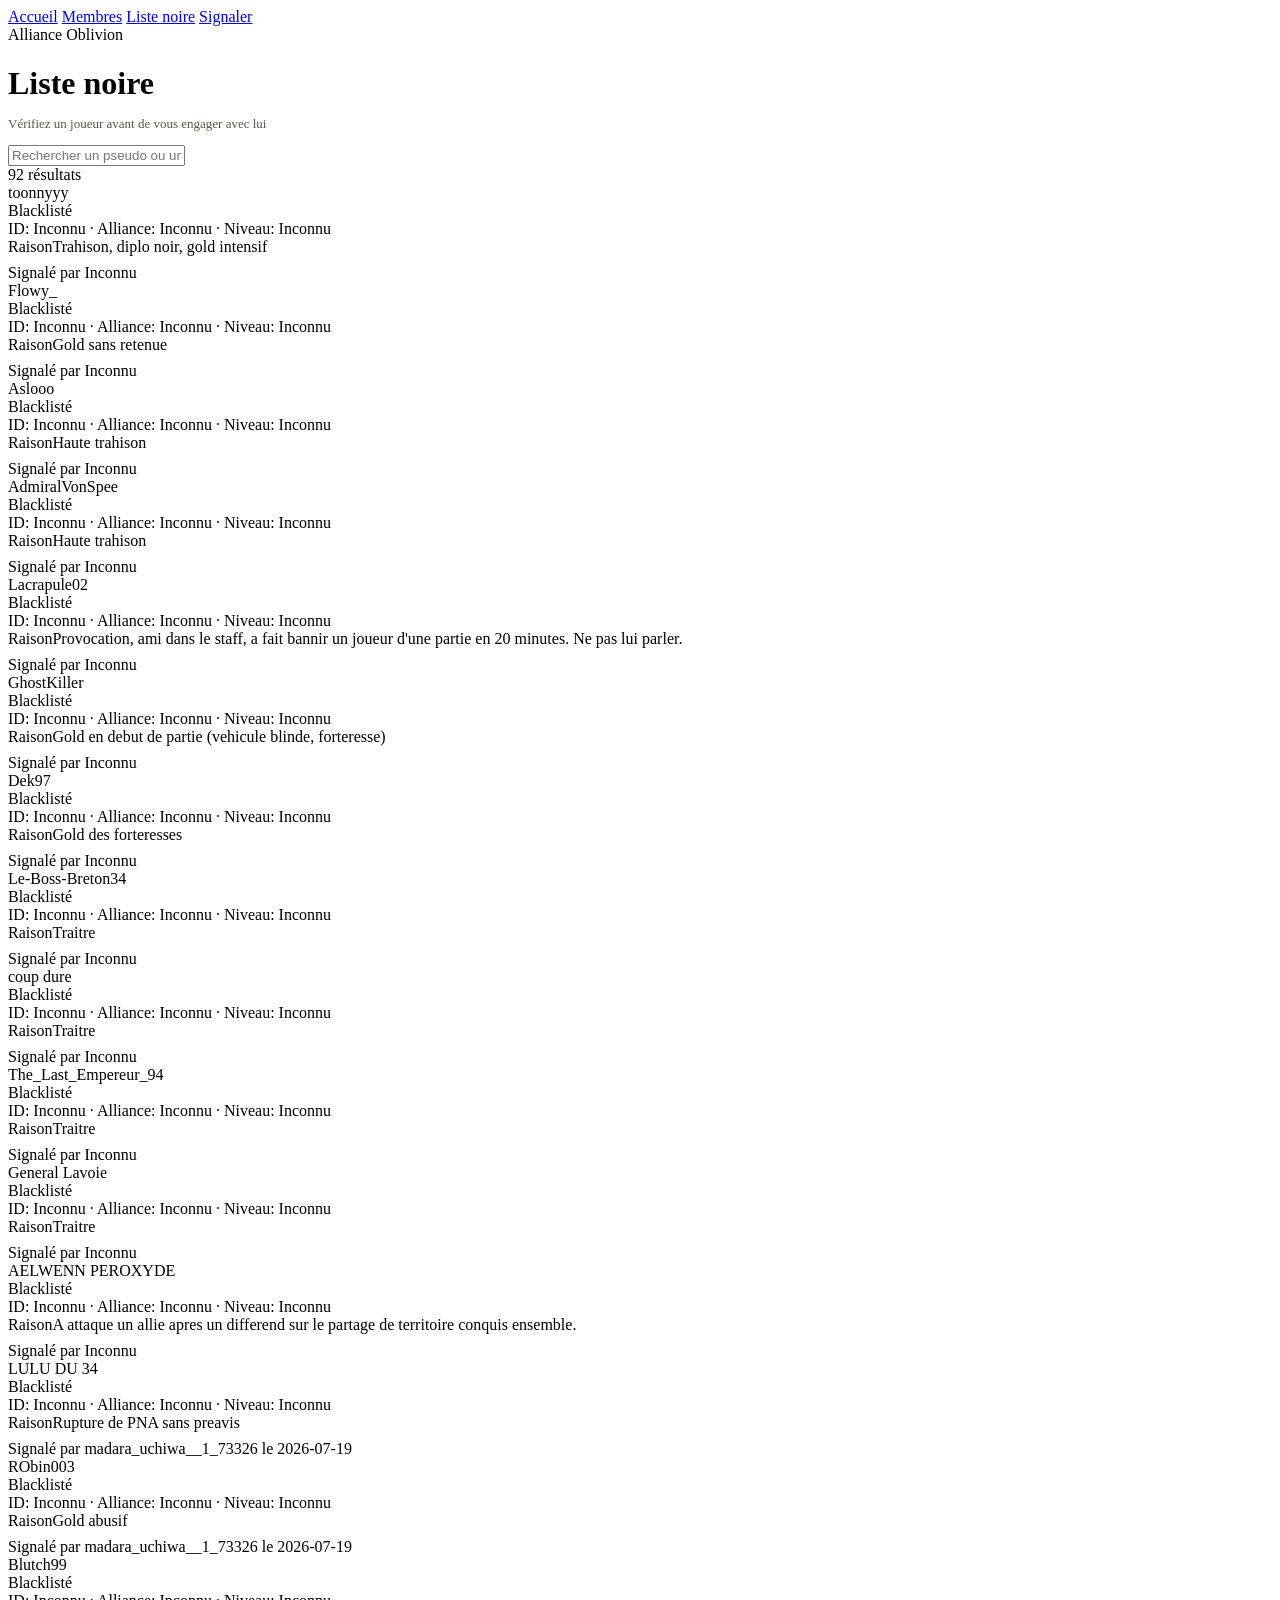
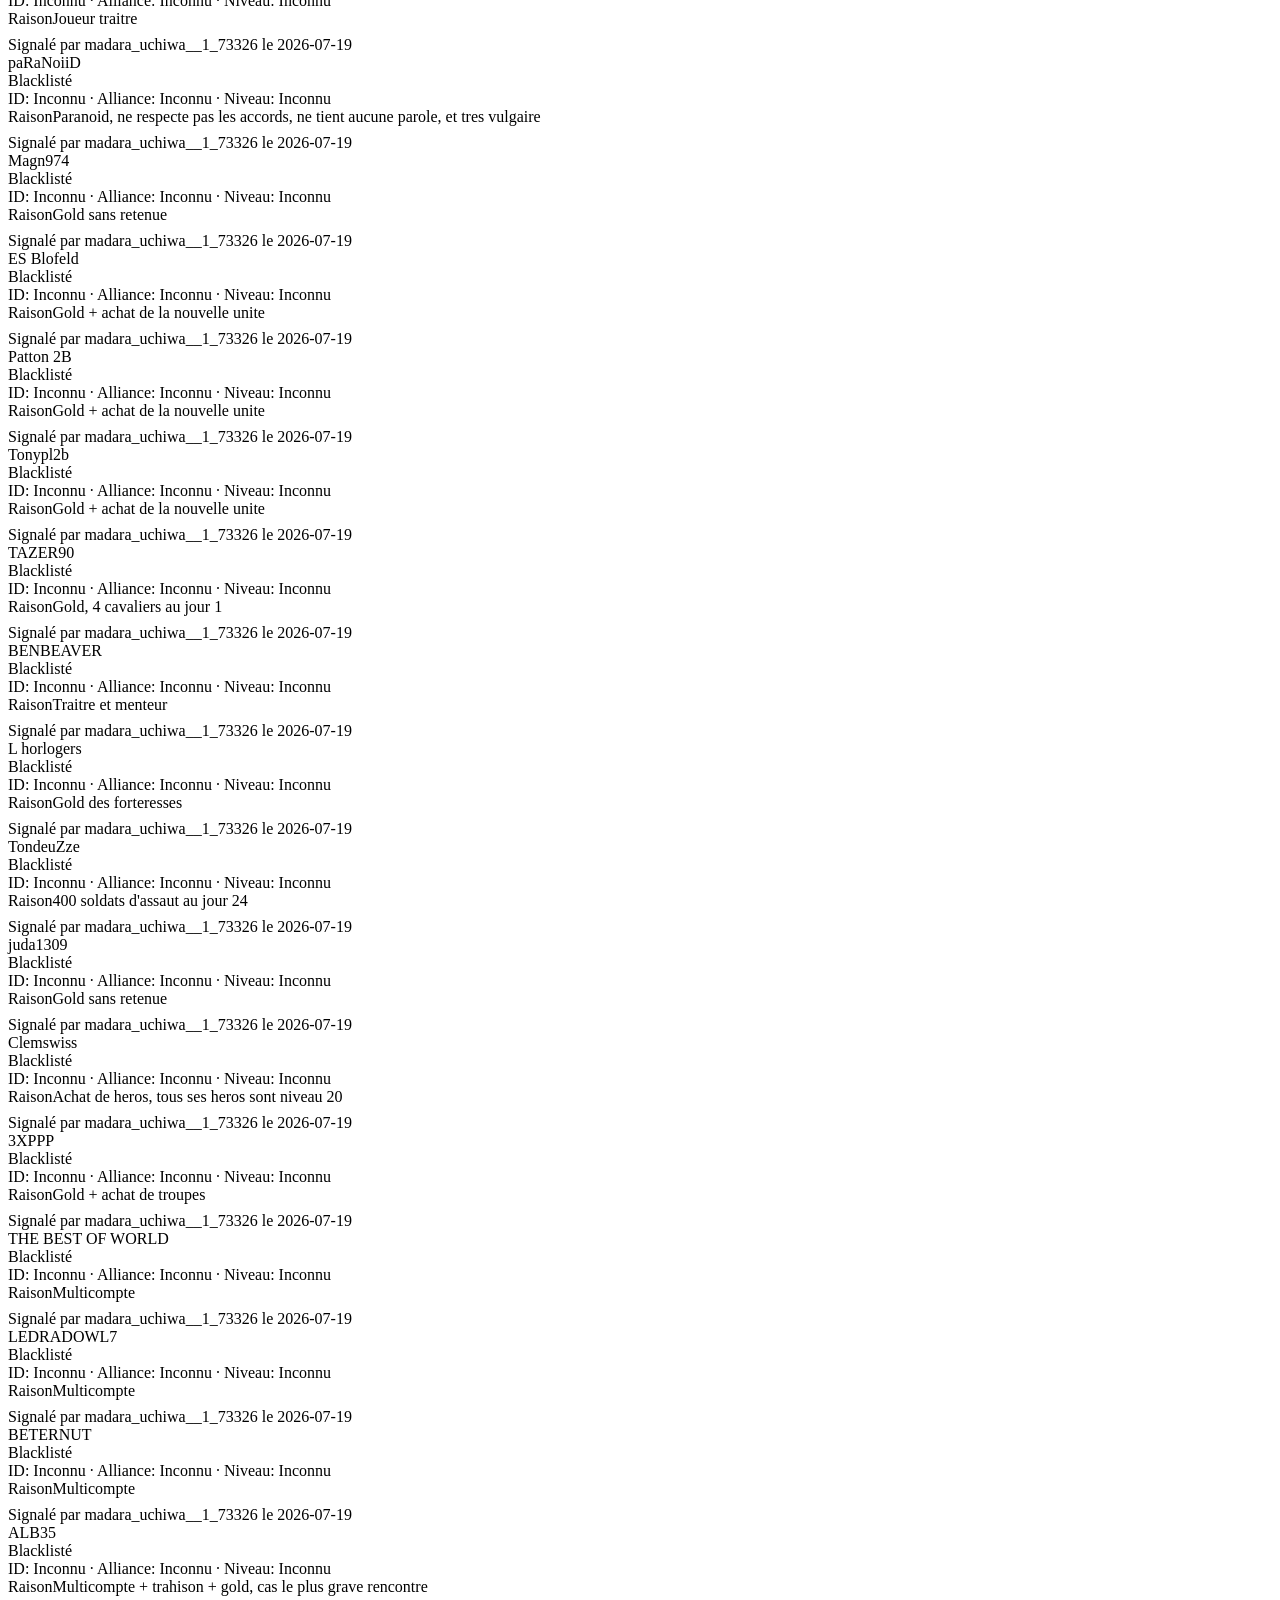
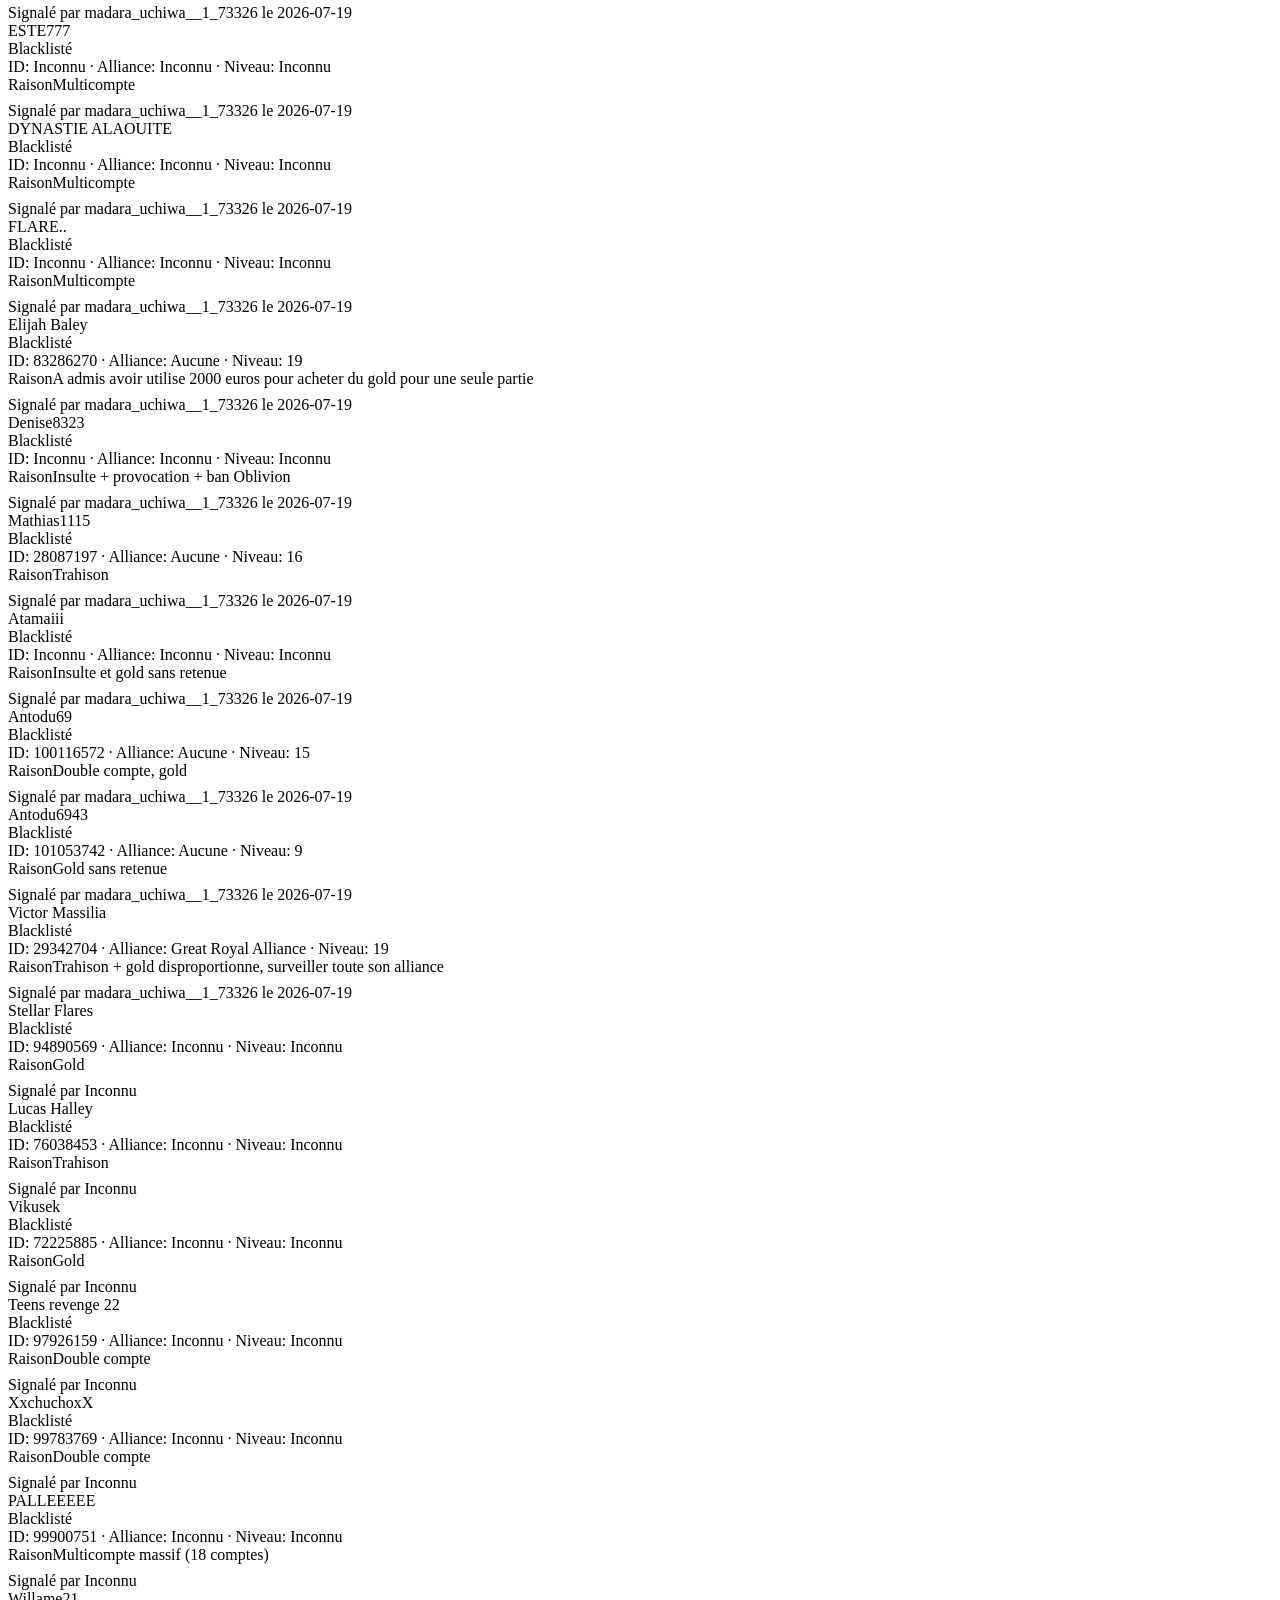
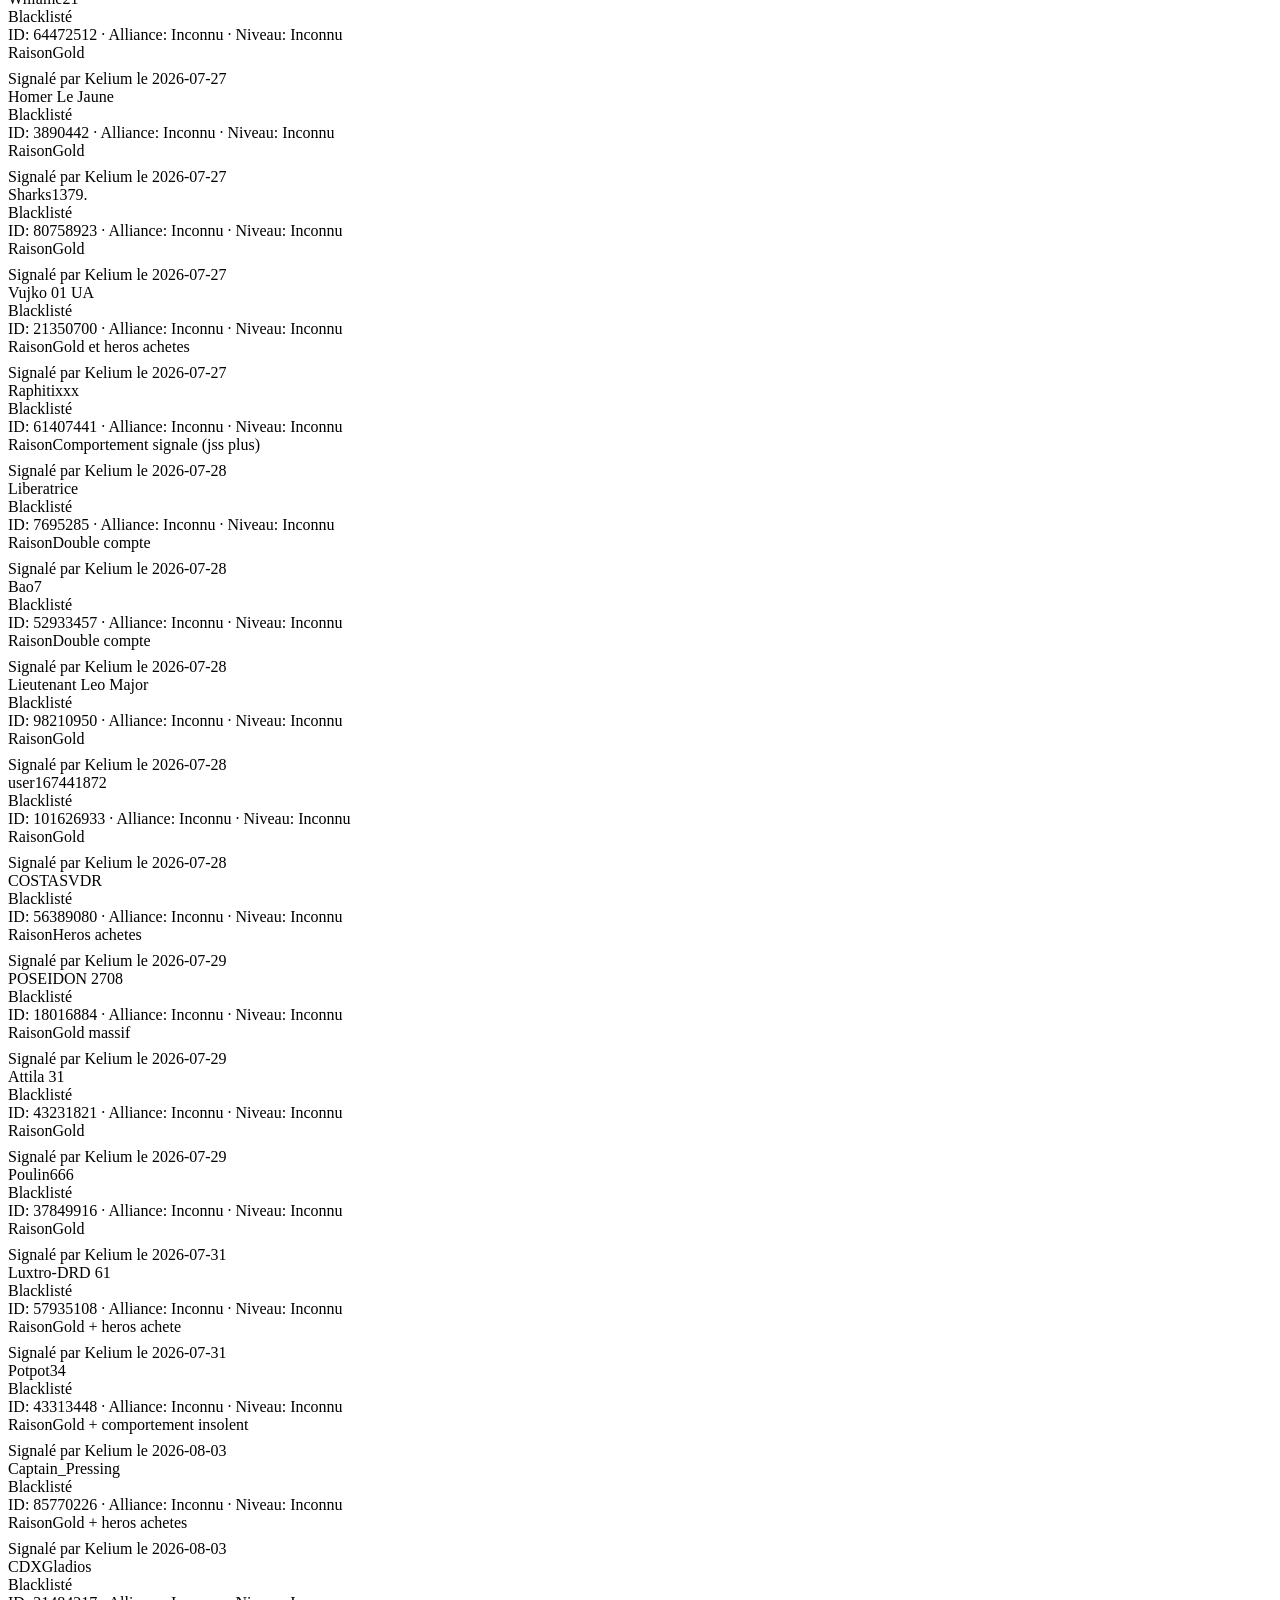
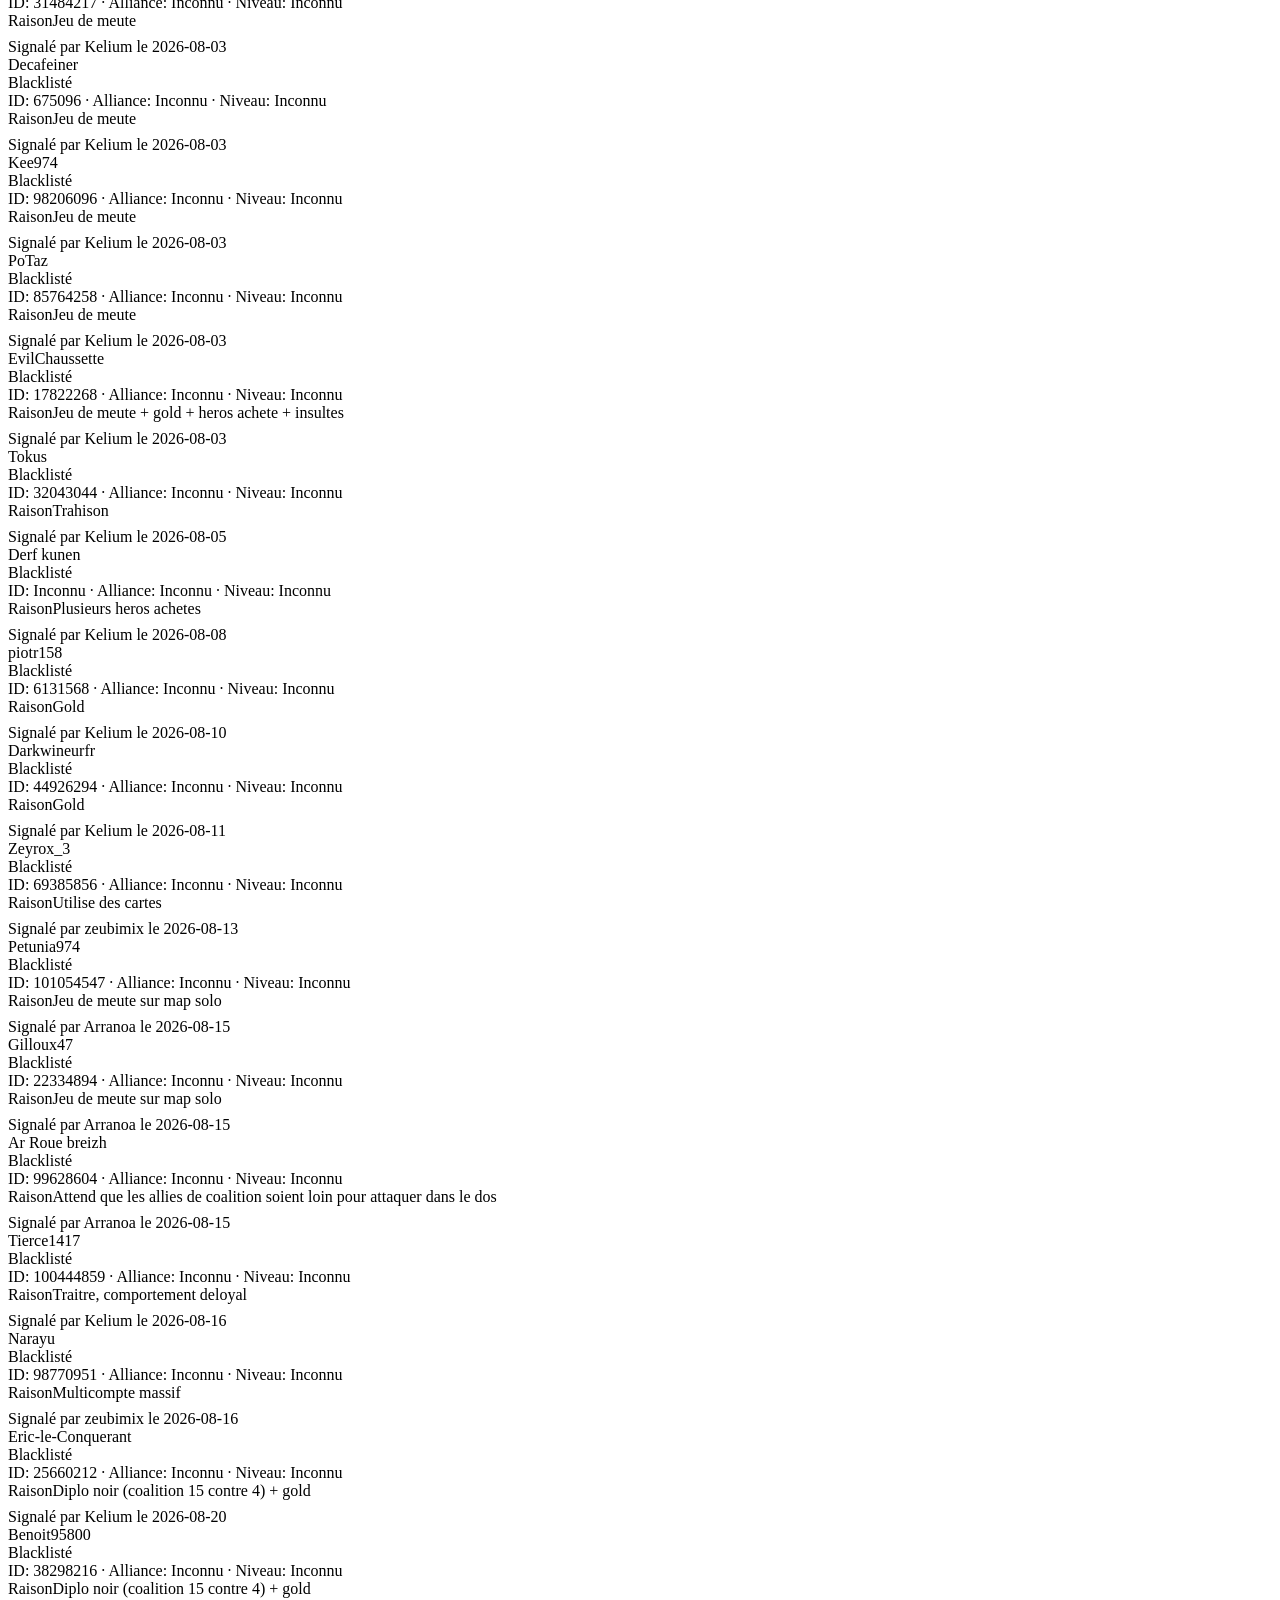
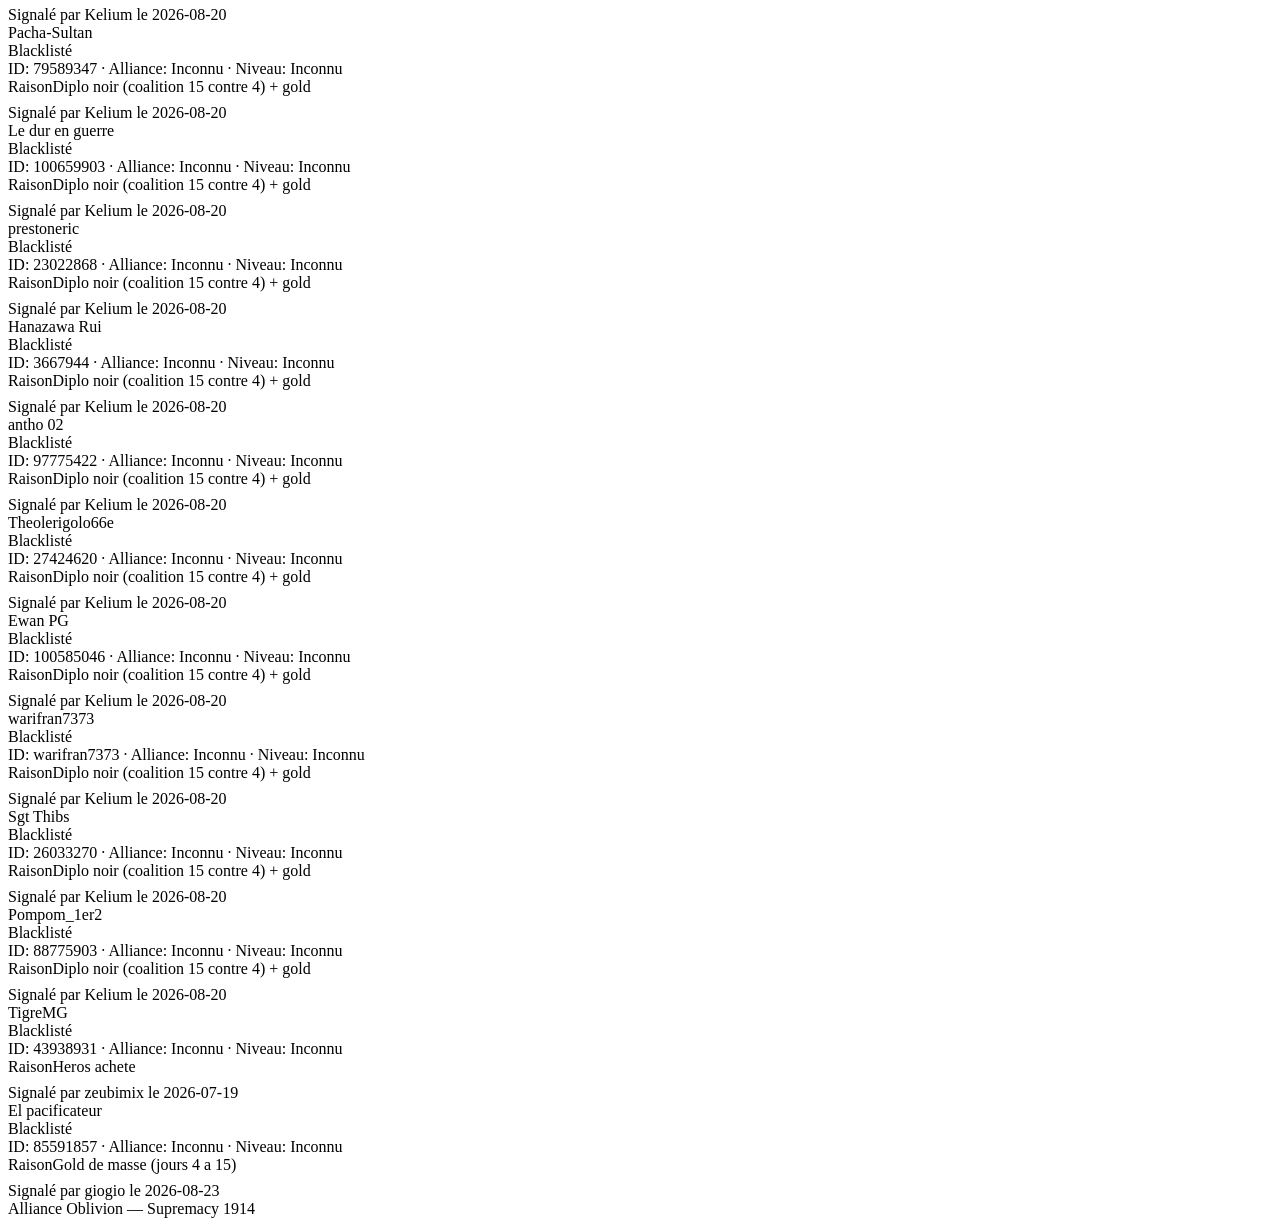
==== blacklist.html @ f7a7f1f7 "Add files via upload" ====
<!DOCTYPE html>
<html lang="fr">
<head>
<meta charset="UTF-8">
<meta name="viewport" content="width=device-width, initial-scale=1.0">
<title>Oblivion — Liste noire</title>
<link rel="stylesheet" href="css/style.css">
</head>
<body>

<div class="topbar">
  <a href="index.html">Accueil</a>
  <a href="membres.html">Membres</a>
  <a href="blacklist.html" class="active">Liste noire</a>
  <a href="signaler.html">Signaler</a>
</div>

<div class="sheet">
  <div class="content">
    <div class="eyebrow">Alliance Oblivion</div>
    <h1>Liste noire</h1>
    <p style="font-size:13px; color:#5a5646; margin-top:-8px;">Vérifiez un joueur avant de vous engager avec lui</p>

    <div class="search-row">
      <input id="search" type="text" placeholder="Rechercher un pseudo ou un ID...">
      <div class="count" id="count">0 résultat</div>
    </div>

    <div class="results" id="results"></div>
  </div>
  <footer>Alliance Oblivion — Supremacy 1914</footer>
</div>

<script>
  let blacklist = [];

  function normalize(s) { return (s || '').toString().toLowerCase(); }

  function escapeHtml(str) {
    const div = document.createElement('div');
    div.textContent = str == null ? '' : str;
    return div.innerHTML;
  }

  function render(query) {
    const q = normalize(query);
    const resultsEl = document.getElementById('results');
    const countEl = document.getElementById('count');
    resultsEl.innerHTML = '';

    const filtered = q
      ? blacklist.filter(p => normalize(p.pseudo).includes(q) || normalize(p.id_jeu).includes(q))
      : blacklist;

    countEl.textContent = filtered.length + (filtered.length > 1 ? ' résultats' : ' résultat');

    if (filtered.length === 0) {
      resultsEl.innerHTML = `<div class="empty">
        <strong>${q ? 'Aucun résultat' : 'La liste noire est vide'}</strong>
        ${q ? "Ce pseudo ou cet ID n'apparaît dans aucun signalement." : 'Aucun joueur signalé pour le moment.'}
      </div>`;
      return;
    }

    filtered.forEach(p => {
      const card = document.createElement('div');
      card.className = 'card flagged';
      card.innerHTML = `
        <div class="card-top">
          <div class="card-name">${escapeHtml(p.pseudo)}</div>
          <div class="stamp">Blacklisté</div>
        </div>
        <div class="meta">ID: ${escapeHtml(p.id_jeu || 'Inconnu')} · Alliance: ${escapeHtml(p.alliance || 'Inconnue')} · Niveau: ${escapeHtml(p.niveau || '?')}</div>
        <div class="reason"><span class="label">Raison</span>${escapeHtml(p.raison)}</div>
        <div class="meta" style="margin-top:8px;">Signalé par ${escapeHtml(p.ajoute_par || '?')}${p.date_ajout ? ' le ' + escapeHtml(p.date_ajout) : ''}</div>
      `;
      resultsEl.appendChild(card);
    });
  }

  async function loadData() {
    try {
      const res = await fetch('blacklist.json');
      blacklist = res.ok ? await res.json() : [];
    } catch (e) {
      blacklist = [];
    }
    render('');
  }

  document.getElementById('search').addEventListener('input', (e) => render(e.target.value));
  loadData();
</script>

</body>
</html>
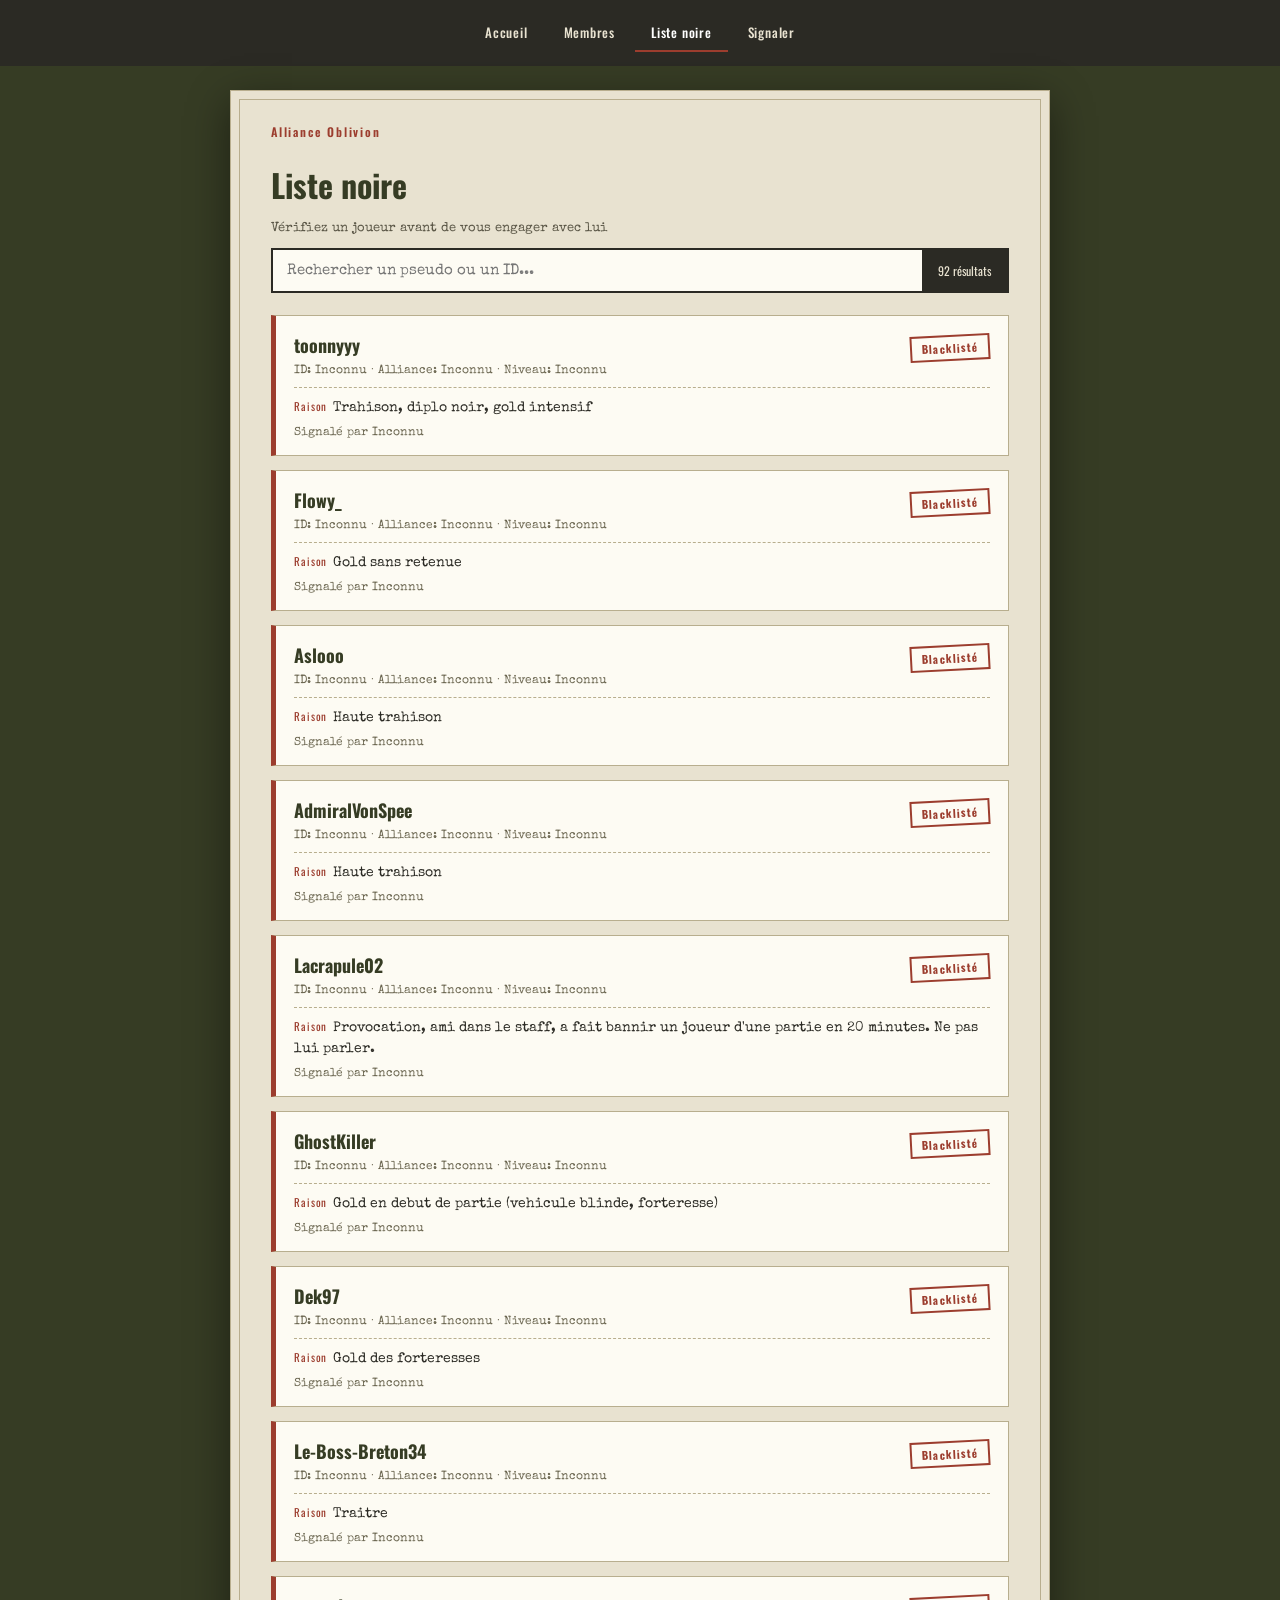
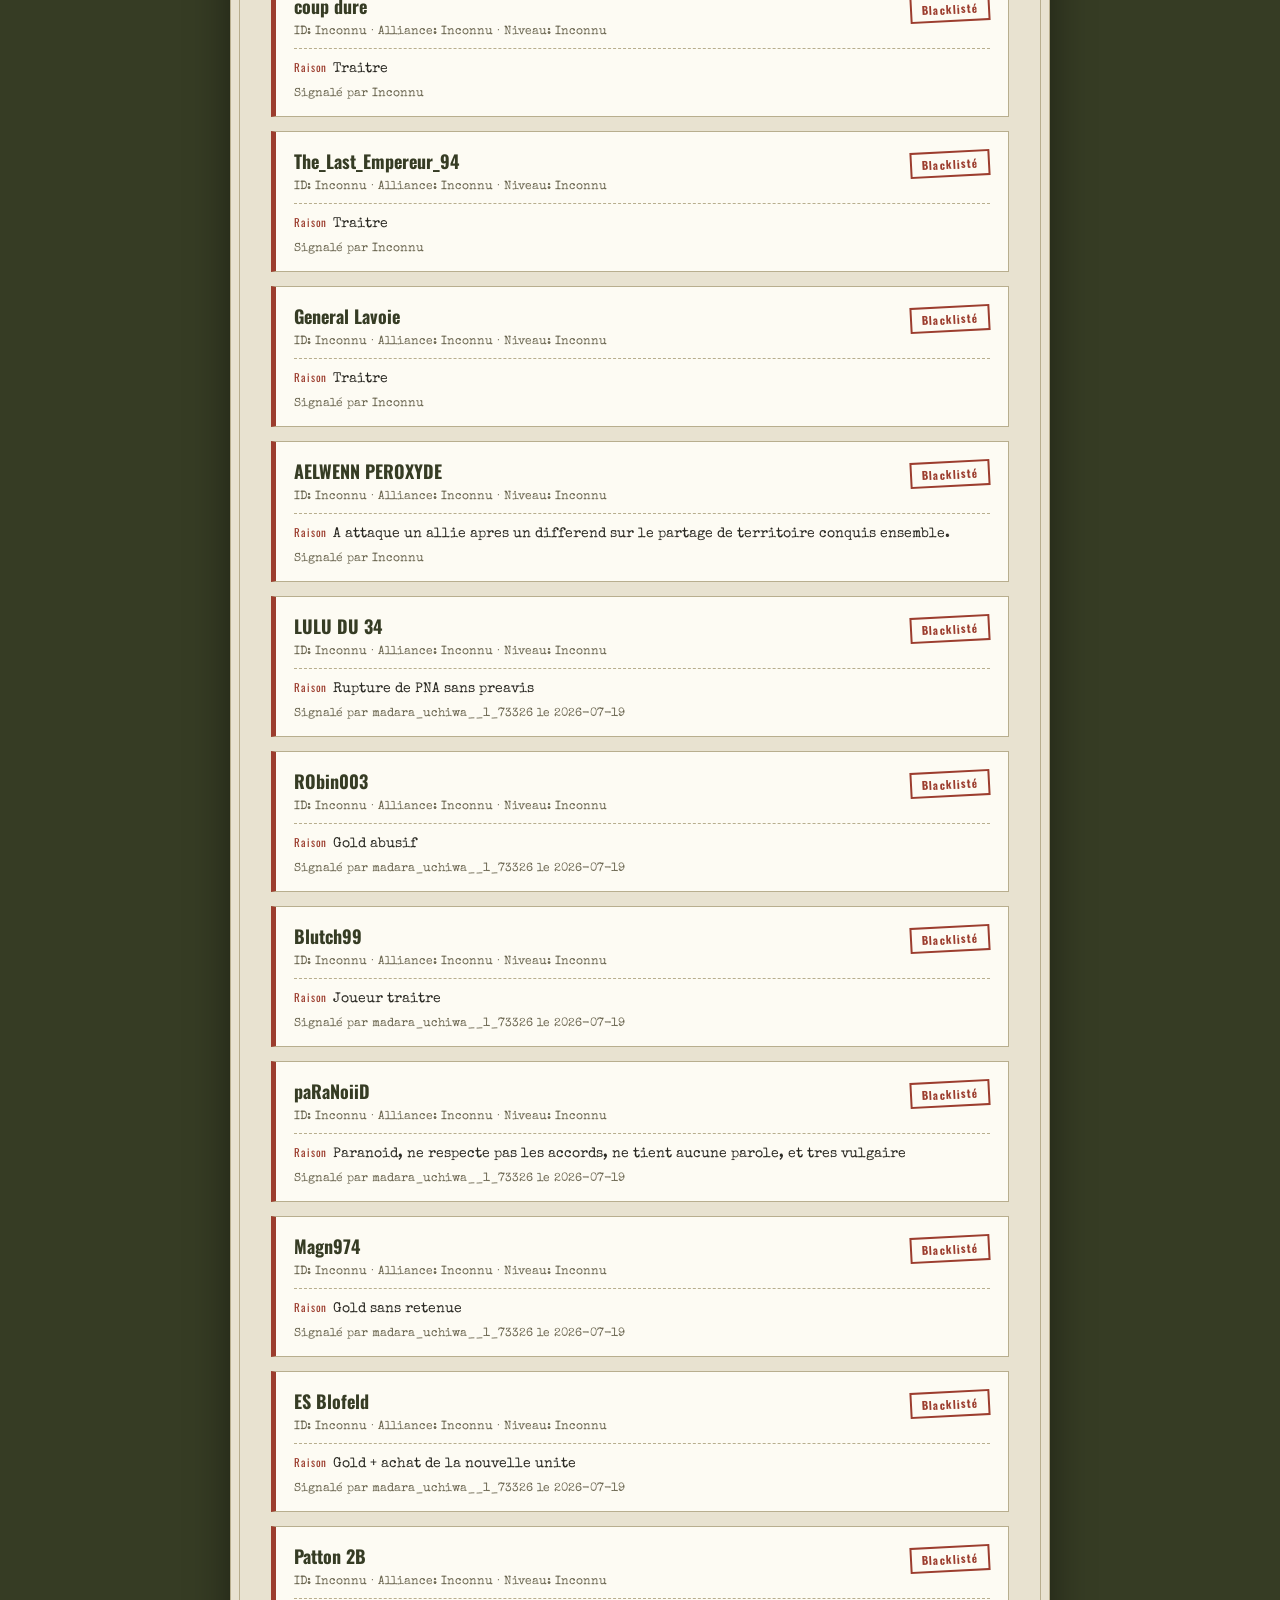
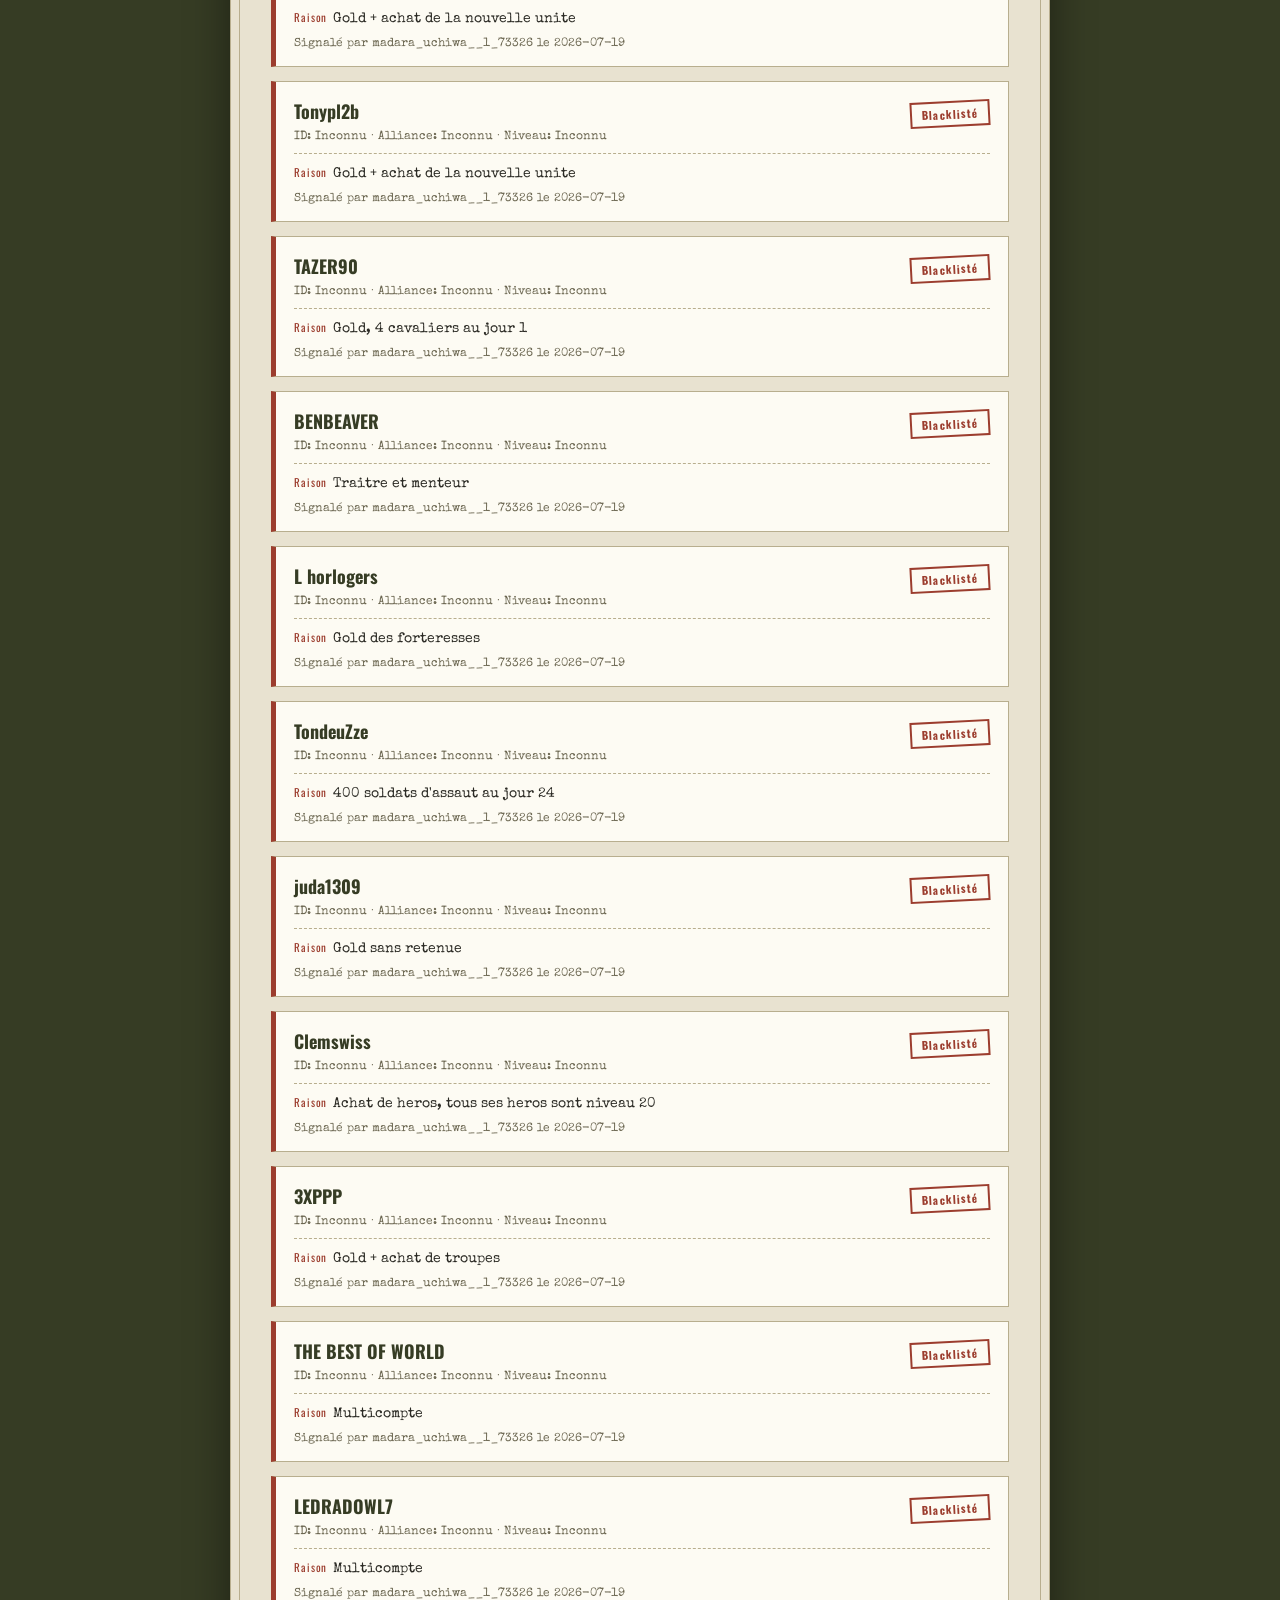
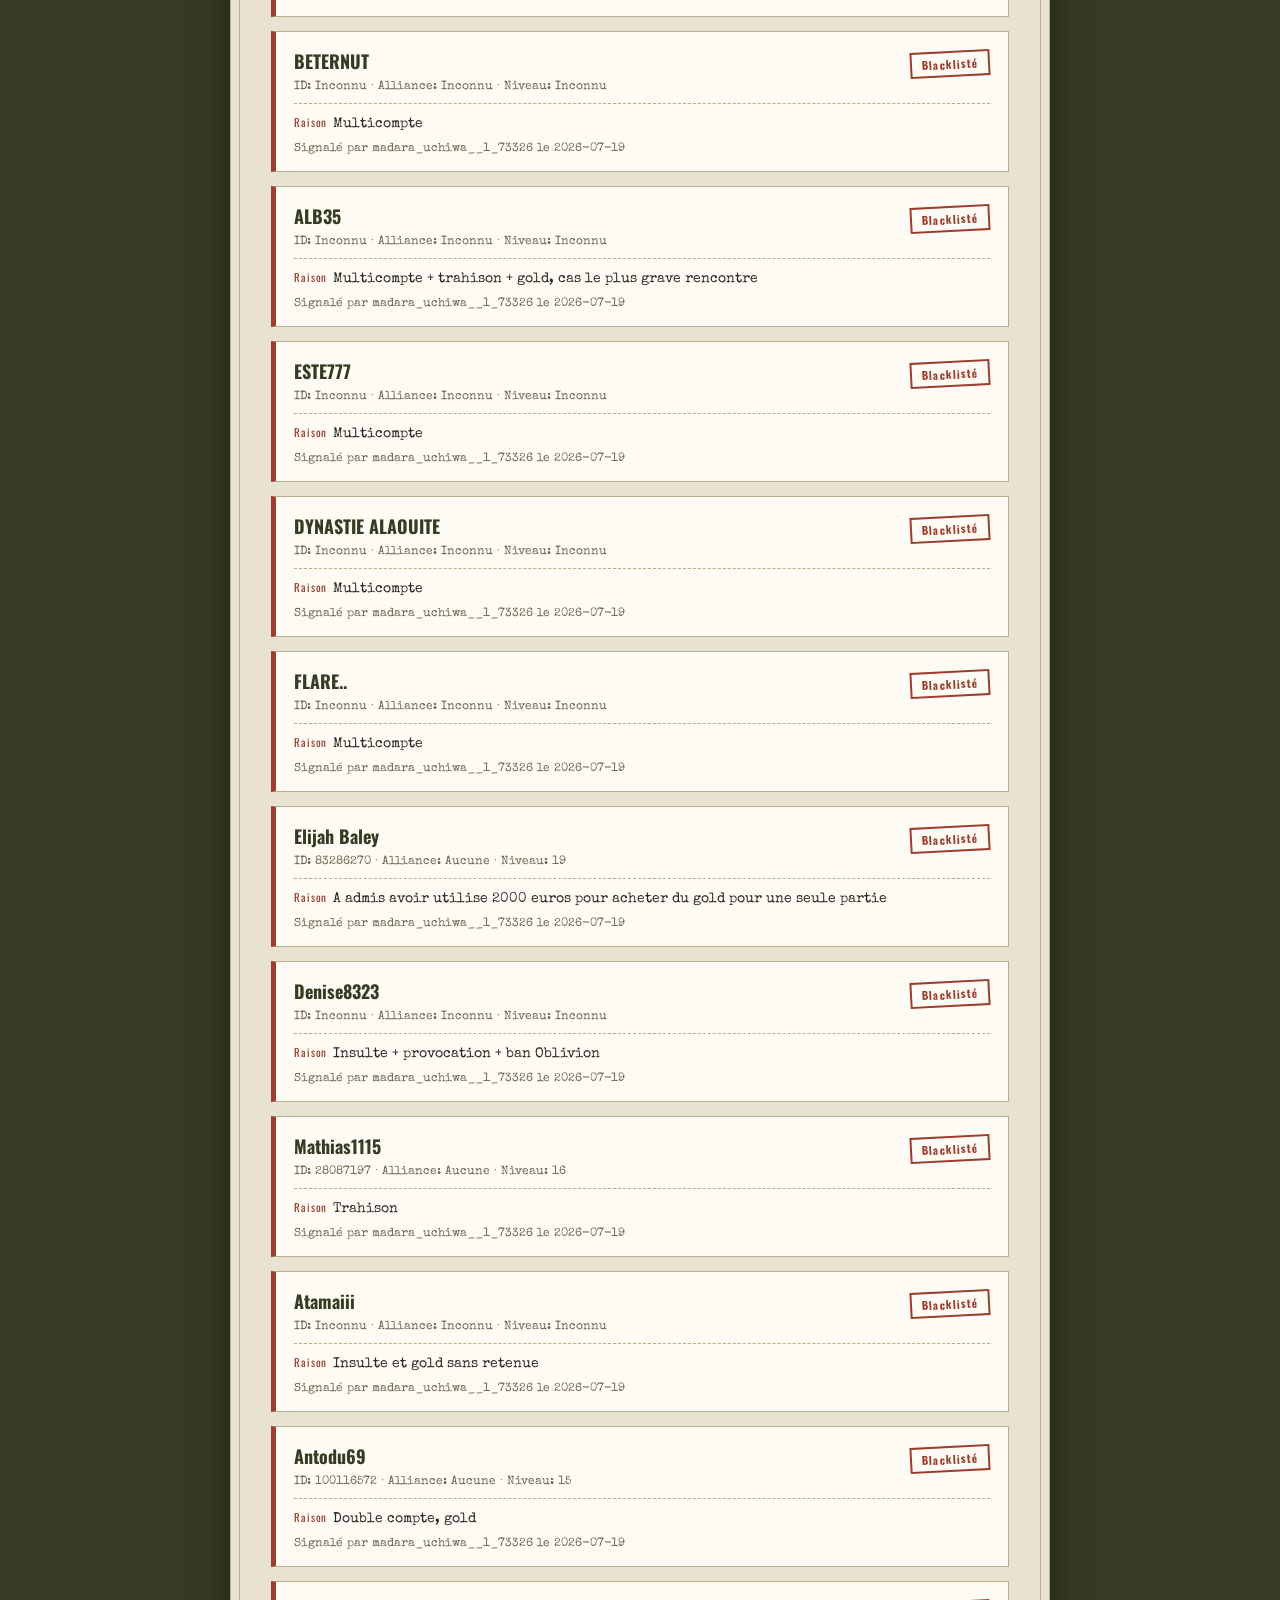
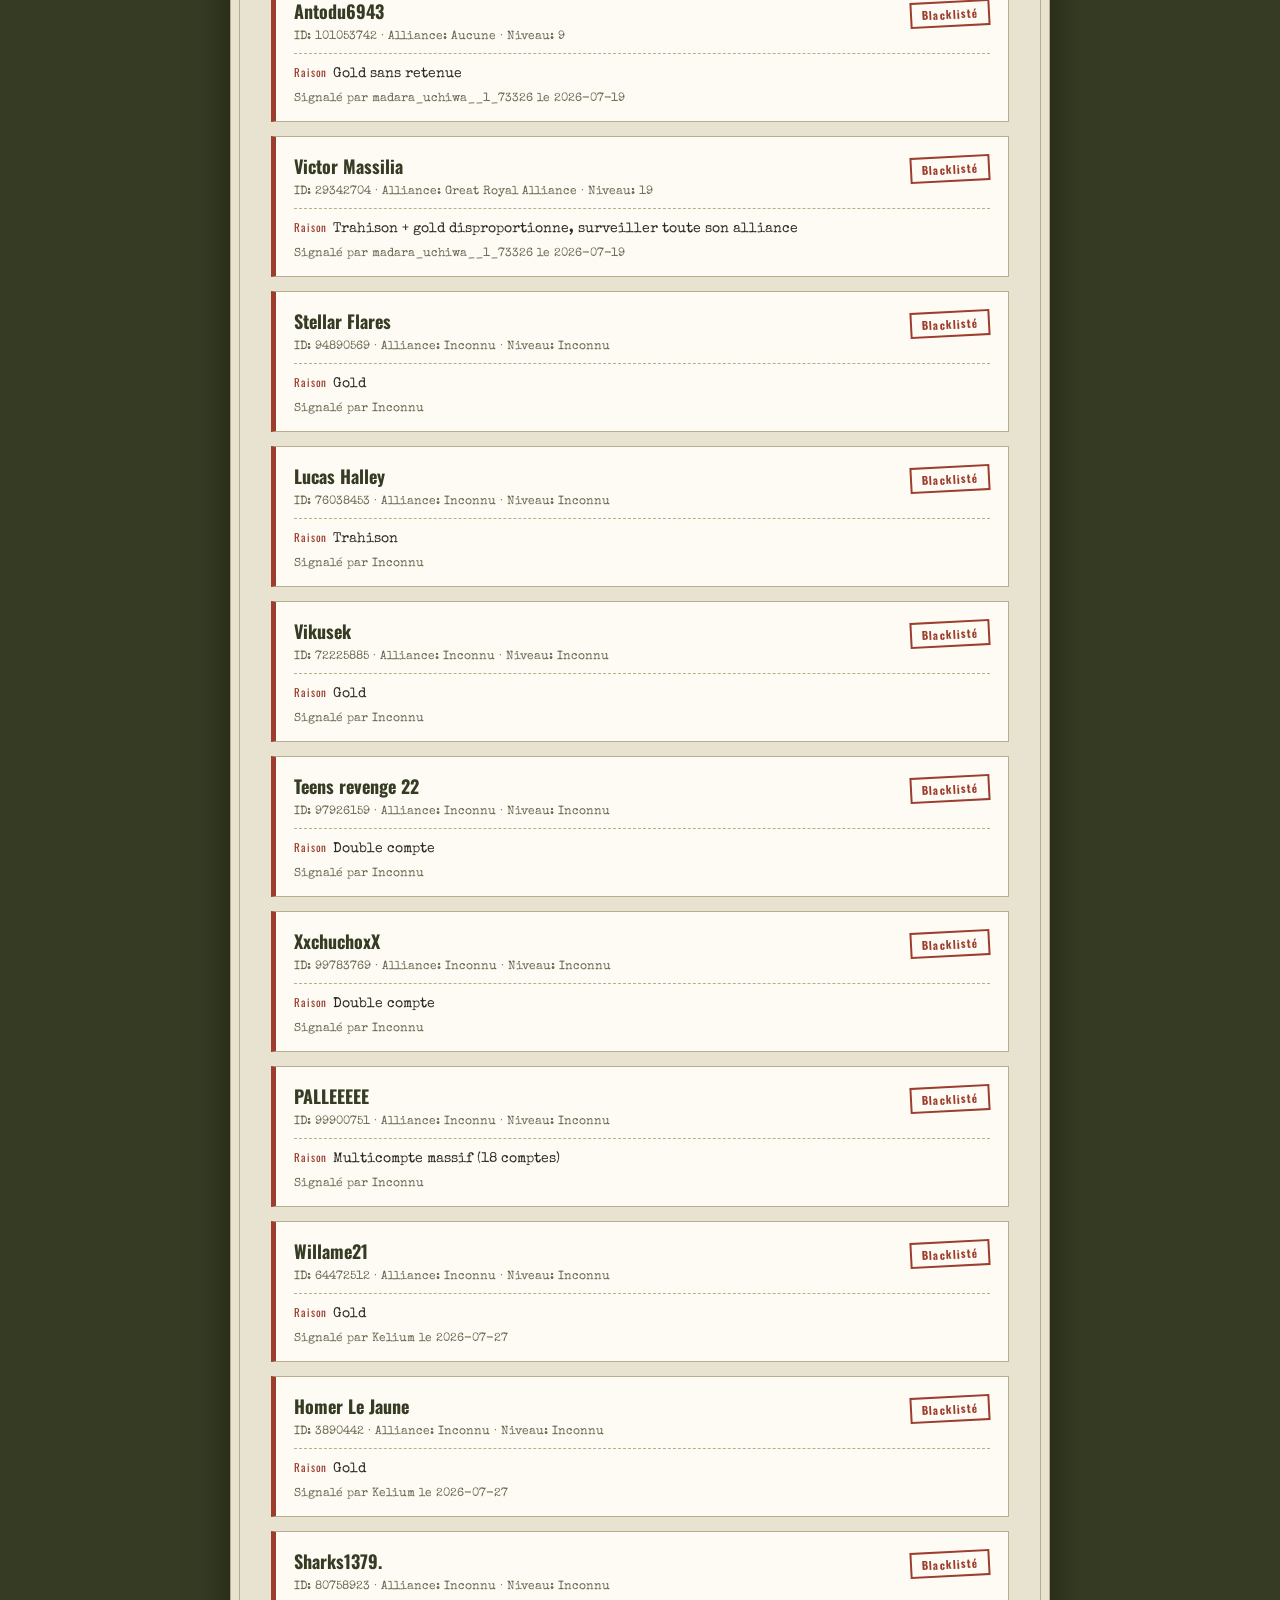
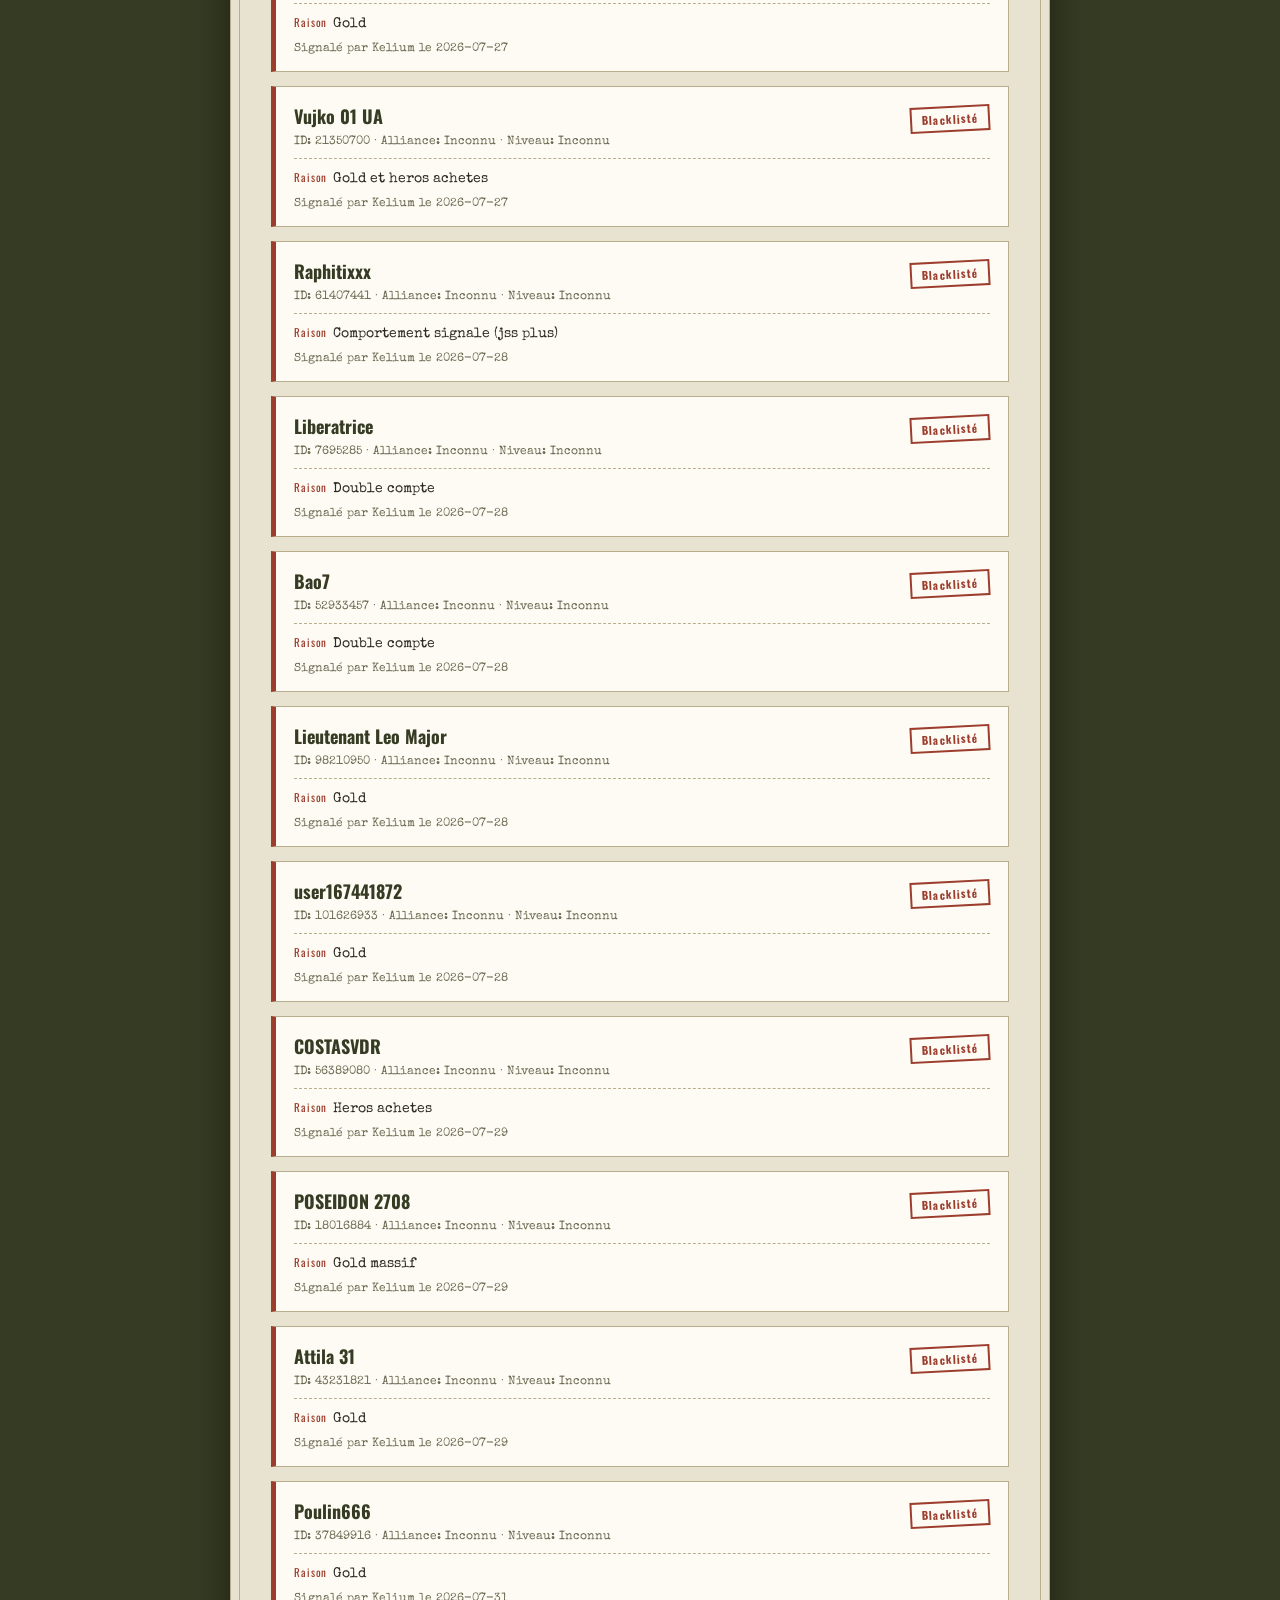
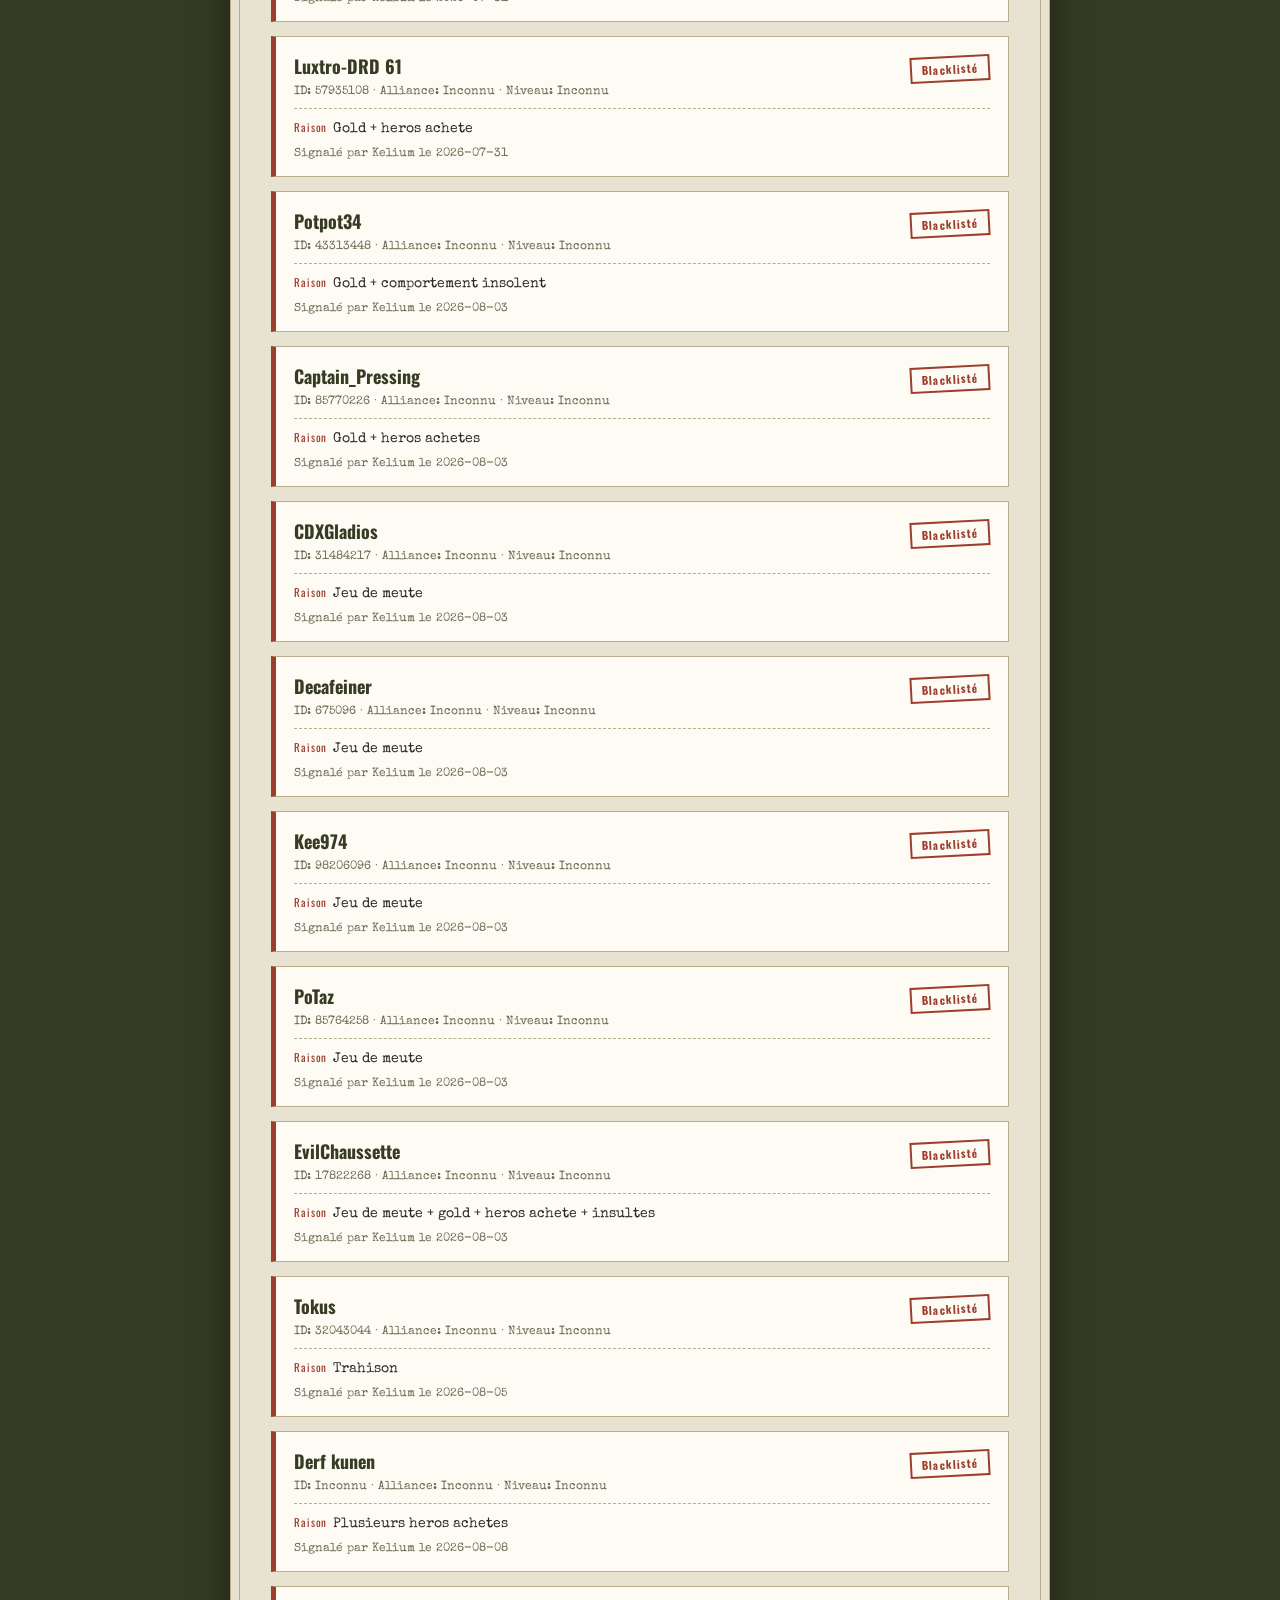
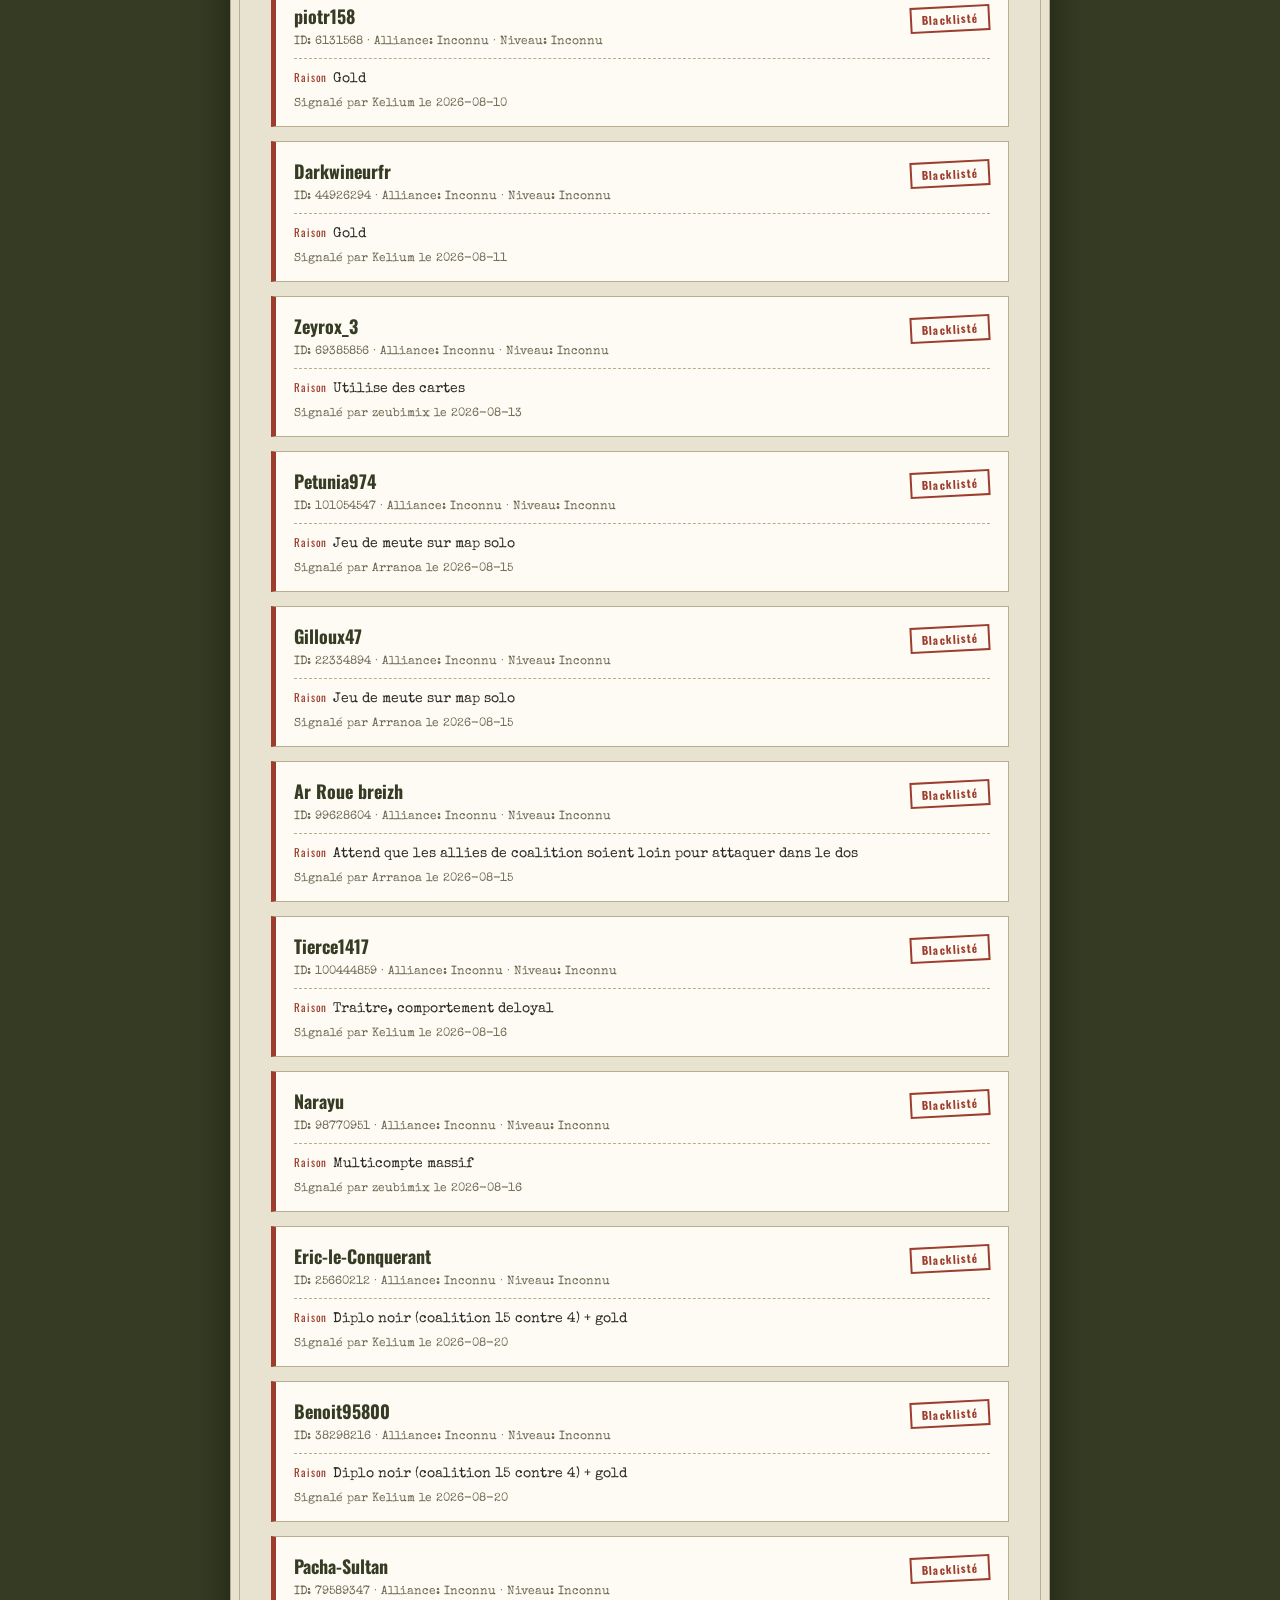
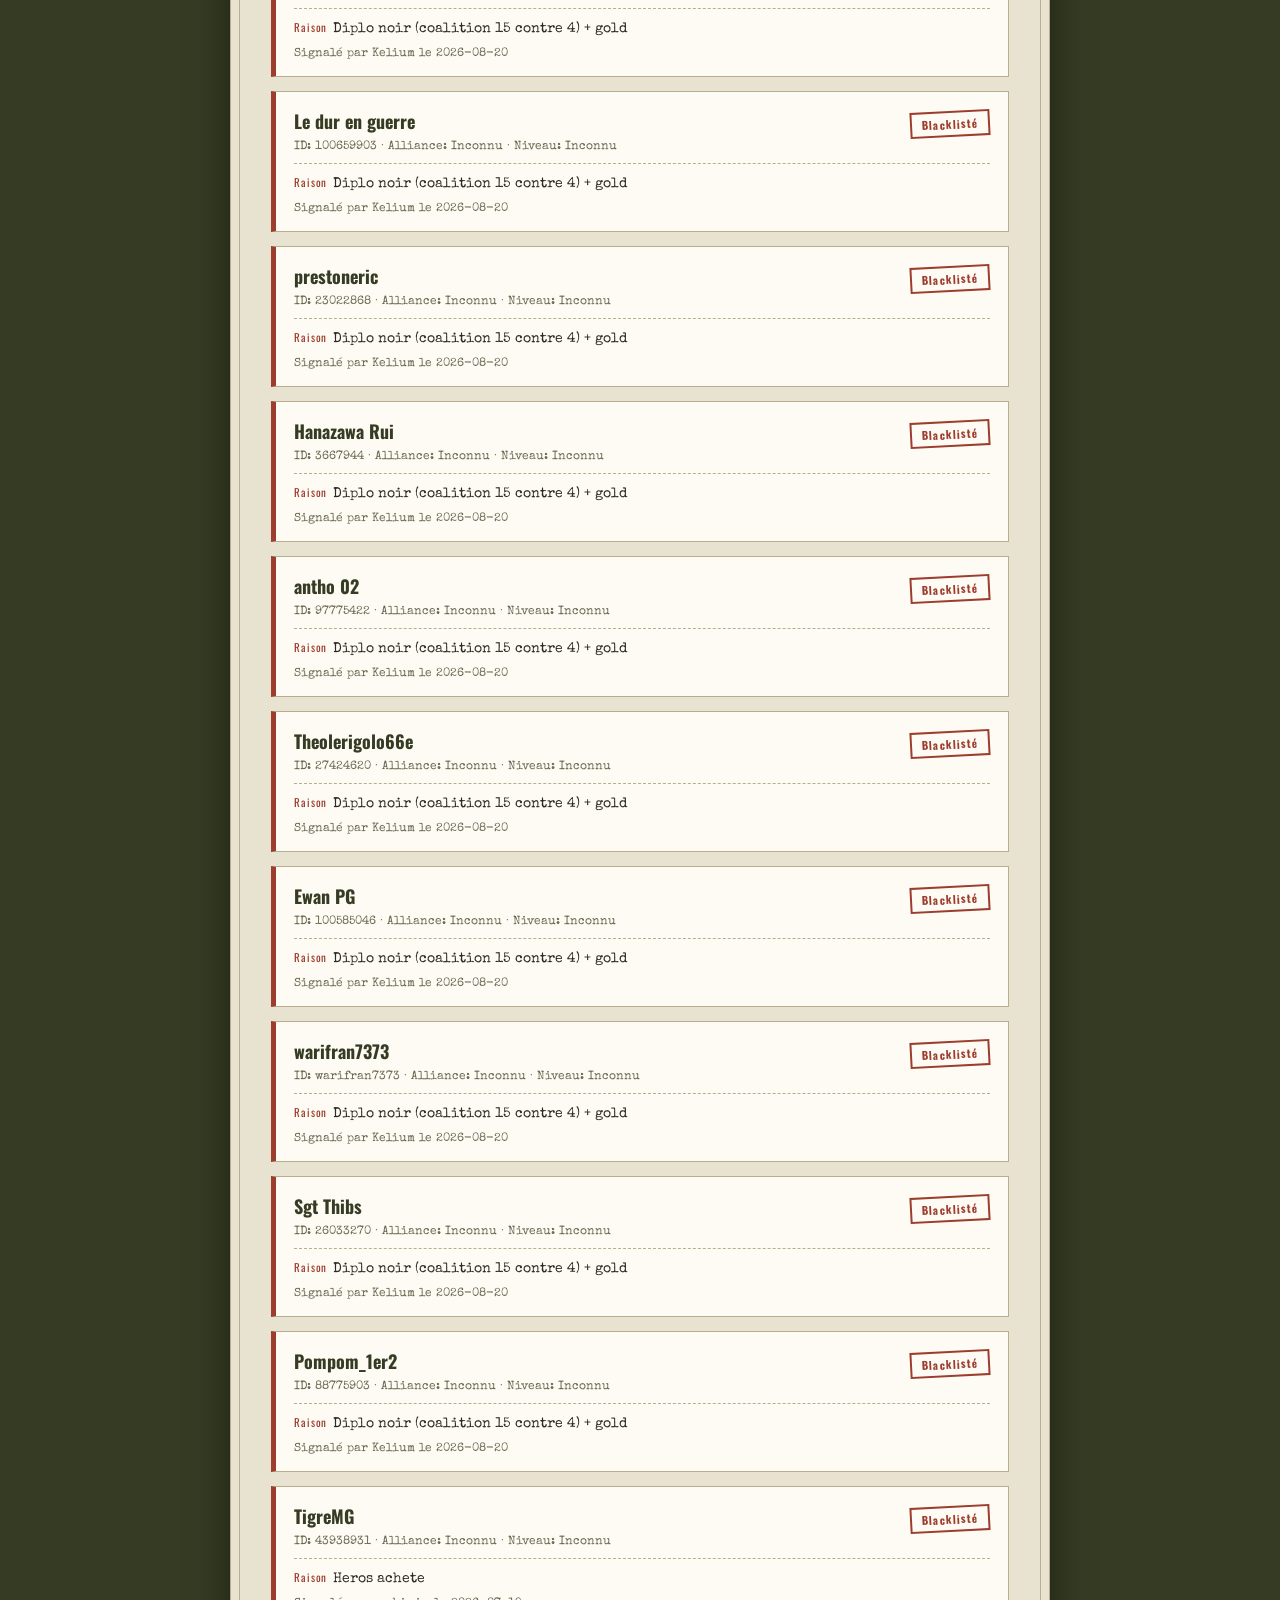
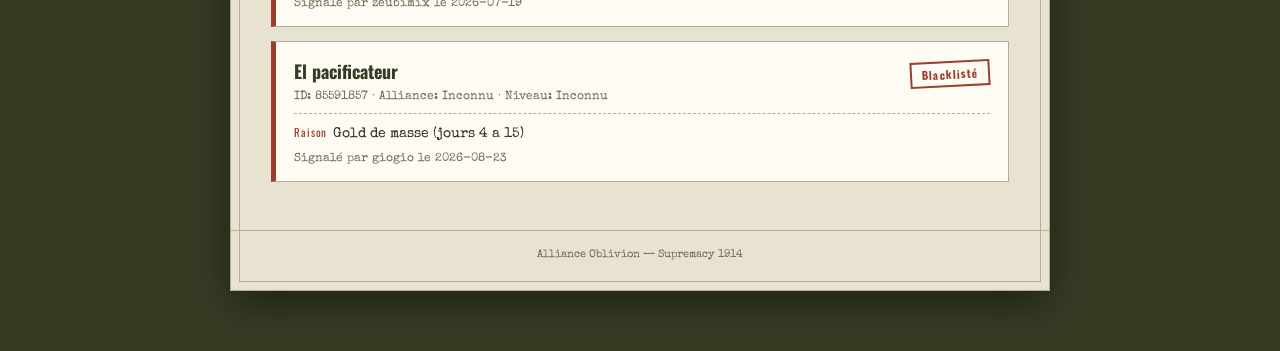
==== commit 56b71a32: "Fix HTML encoding issues in blacklist.html" ====
--- a/blacklist.html
+++ b/blacklist.html
@@ -4,7 +4,7 @@
 <meta charset="UTF-8">
 <meta name="viewport" content="width=device-width, initial-scale=1.0">
 <title>Oblivion — Liste noire</title>
-<link rel="stylesheet" href="css/style.css">
+<link rel="stylesheet" href="style.css">
 </head>
 <body>
 
@@ -93,4 +93,4 @@
 </script>
 
 </body>
-</html>+</html>
--- a/style.css
+++ b/style.css
@@ -0,0 +1,324 @@
+@import url('https://fonts.googleapis.com/css2?family=Special+Elite&family=Oswald:wght@400;500;600;700&display=swap');
+
+:root {
+  --paper: #e8e2d0;
+  --paper-dark: #dcd4bc;
+  --ink: #2b2a24;
+  --olive: #4a5232;
+  --olive-dark: #363c24;
+  --rust: #9c3d2e;
+  --rust-dark: #7a2f22;
+  --gold: #a9884f;
+  --line: #b8ae8e;
+}
+
+* { box-sizing: border-box; }
+
+body {
+  margin: 0;
+  background: var(--olive-dark);
+  color: var(--ink);
+  font-family: 'Special Elite', monospace;
+  min-height: 100vh;
+}
+
+a { color: inherit; }
+
+/* ---------- Barre de navigation ---------- */
+.topbar {
+  background: var(--ink);
+  color: var(--paper);
+  display: flex;
+  align-items: center;
+  justify-content: center;
+  gap: 4px;
+  padding: 14px 16px;
+  flex-wrap: wrap;
+}
+
+.topbar a {
+  font-family: 'Oswald', sans-serif;
+  font-weight: 500;
+  font-size: 13px;
+  letter-spacing: 0.06em;
+  text-decoration: none;
+  color: var(--paper);
+  padding: 8px 16px;
+  border-bottom: 2px solid transparent;
+}
+
+.topbar a.active,
+.topbar a:hover {
+  border-bottom-color: var(--rust);
+  color: #fff;
+}
+
+/* ---------- Conteneur type "feuille de dossier" ---------- */
+.sheet {
+  max-width: 820px;
+  margin: 24px auto 60px;
+  background: var(--paper);
+  border: 1px solid var(--line);
+  box-shadow: 0 12px 40px rgba(0,0,0,0.45);
+  position: relative;
+}
+
+.sheet::before {
+  content: "";
+  position: absolute;
+  inset: 8px;
+  border: 1px solid var(--line);
+  pointer-events: none;
+}
+
+.content { padding: 32px 40px 48px; }
+
+/* ---------- Titres ---------- */
+h1, h2, h3 {
+  font-family: 'Oswald', sans-serif;
+  color: var(--olive-dark);
+}
+
+.eyebrow {
+  font-family: 'Oswald', sans-serif;
+  font-weight: 600;
+  font-size: 12px;
+  letter-spacing: 0.15em;
+  color: var(--rust);
+}
+
+/* ---------- Recherche (pages membres / blacklist) ---------- */
+.search-row {
+  display: flex;
+  margin-bottom: 22px;
+  border: 2px solid var(--ink);
+}
+
+.search-row input {
+  flex: 1;
+  padding: 13px 14px;
+  font-family: 'Special Elite', monospace;
+  font-size: 15px;
+  background: #fdfbf3;
+  border: none;
+  color: var(--ink);
+  outline: none;
+}
+
+.search-row .count {
+  font-family: 'Oswald', sans-serif;
+  font-size: 12px;
+  display: flex;
+  align-items: center;
+  padding: 0 16px;
+  background: var(--ink);
+  color: var(--paper);
+  white-space: nowrap;
+}
+
+.results { display: flex; flex-direction: column; gap: 14px; }
+
+.card {
+  border: 1px solid var(--line);
+  background: #fdfbf3;
+  padding: 16px 18px;
+}
+
+.card.flagged { border-left: 5px solid var(--rust); }
+.card.clear { border-left: 5px solid var(--olive); }
+
+.card-top {
+  display: flex;
+  justify-content: space-between;
+  align-items: baseline;
+  gap: 12px;
+  flex-wrap: wrap;
+}
+
+.card-name {
+  font-family: 'Oswald', sans-serif;
+  font-weight: 700;
+  font-size: 18px;
+  color: var(--olive-dark);
+}
+
+.stamp {
+  font-family: 'Oswald', sans-serif;
+  font-weight: 700;
+  font-size: 11px;
+  letter-spacing: 0.1em;
+  padding: 3px 10px;
+  border: 2px solid var(--rust);
+  color: var(--rust);
+  transform: rotate(-3deg);
+  white-space: nowrap;
+}
+
+.stamp.ok { border-color: var(--olive); color: var(--olive); }
+
+.meta { font-size: 12px; color: #6b6650; margin-top: 4px; }
+
+.reason {
+  margin-top: 10px;
+  font-size: 14px;
+  line-height: 1.5;
+  border-top: 1px dashed var(--line);
+  padding-top: 10px;
+}
+
+.reason .label {
+  font-family: 'Oswald', sans-serif;
+  font-size: 11px;
+  letter-spacing: 0.08em;
+  color: var(--rust);
+  margin-right: 6px;
+}
+
+.empty { text-align: center; padding: 40px 20px; color: #7a755f; font-size: 14px; }
+.empty strong { display: block; font-family: 'Oswald', sans-serif; font-size: 16px; color: var(--olive-dark); margin-bottom: 6px; }
+
+/* ---------- Page d'accueil ---------- */
+.hero {
+  text-align: center;
+  padding: 50px 20px 40px;
+  border-bottom: 2px solid var(--ink);
+}
+
+.hero h1 {
+  font-size: 42px;
+  font-weight: 700;
+  margin: 8px 0 4px;
+  letter-spacing: 0.02em;
+}
+
+.hero .tagline { font-size: 14px; color: #5a5646; margin-bottom: 24px; }
+
+.btn {
+  display: inline-block;
+  font-family: 'Oswald', sans-serif;
+  font-weight: 600;
+  font-size: 14px;
+  letter-spacing: 0.05em;
+  padding: 12px 28px;
+  background: var(--rust);
+  color: #fff;
+  text-decoration: none;
+  border: none;
+  cursor: pointer;
+}
+
+.btn:hover { background: var(--rust-dark); }
+.btn.secondary { background: var(--olive); }
+.btn.secondary:hover { background: var(--olive-dark); }
+
+.section { padding: 36px 40px; border-bottom: 1px solid var(--line); }
+.section:last-child { border-bottom: none; }
+
+.section h2 {
+  font-size: 22px;
+  border-bottom: 2px solid var(--rust);
+  display: inline-block;
+  padding-bottom: 4px;
+  margin-bottom: 16px;
+}
+
+.section p { line-height: 1.7; font-size: 15px; }
+
+.values-grid, .stats-grid {
+  display: grid;
+  grid-template-columns: repeat(auto-fit, minmax(180px, 1fr));
+  gap: 16px;
+  margin-top: 16px;
+}
+
+.value-card {
+  background: #fdfbf3;
+  border: 1px solid var(--line);
+  padding: 16px;
+}
+
+.value-card h3 { font-size: 15px; margin: 0 0 6px; }
+.value-card p { font-size: 13px; margin: 0; color: #4a4738; }
+
+.stat-card {
+  background: #fdfbf3;
+  border: 1px solid var(--line);
+  text-align: center;
+  padding: 20px 10px;
+}
+
+.stat-number {
+  font-family: 'Oswald', sans-serif;
+  font-weight: 700;
+  font-size: 32px;
+  color: var(--rust);
+}
+
+.stat-label {
+  font-family: 'Oswald', sans-serif;
+  font-size: 12px;
+  letter-spacing: 0.05em;
+  color: #5a5646;
+}
+
+.rules-list { list-style: none; padding: 0; margin: 16px 0 0; }
+.rules-list li {
+  padding: 10px 0 10px 30px;
+  position: relative;
+  border-bottom: 1px dashed var(--line);
+  font-size: 14px;
+  line-height: 1.5;
+}
+.rules-list li::before {
+  content: "§";
+  position: absolute;
+  left: 0;
+  color: var(--rust);
+  font-weight: bold;
+  font-family: 'Oswald', sans-serif;
+}
+
+.cta-row { display: flex; gap: 12px; justify-content: center; flex-wrap: wrap; margin-top: 8px; }
+
+/* ---------- Formulaire (page signaler) ---------- */
+form.report {
+  display: flex;
+  flex-direction: column;
+  gap: 14px;
+}
+
+form.report label {
+  font-family: 'Oswald', sans-serif;
+  font-size: 12px;
+  letter-spacing: 0.05em;
+  color: var(--olive-dark);
+}
+
+form.report input,
+form.report textarea {
+  width: 100%;
+  padding: 12px;
+  font-family: 'Special Elite', monospace;
+  font-size: 14px;
+  background: #fdfbf3;
+  border: 2px solid var(--ink);
+  color: var(--ink);
+  outline: none;
+}
+
+form.report textarea { resize: vertical; min-height: 120px; }
+
+.form-note { font-size: 12px; color: #6b6650; margin-top: -6px; }
+
+footer {
+  text-align: center;
+  font-size: 11px;
+  color: #6b6650;
+  padding: 18px 40px 30px;
+  border-top: 1px solid var(--line);
+}
+
+@media (max-width: 600px) {
+  .content, .section { padding-left: 22px; padding-right: 22px; }
+  .hero h1 { font-size: 30px; }
+}
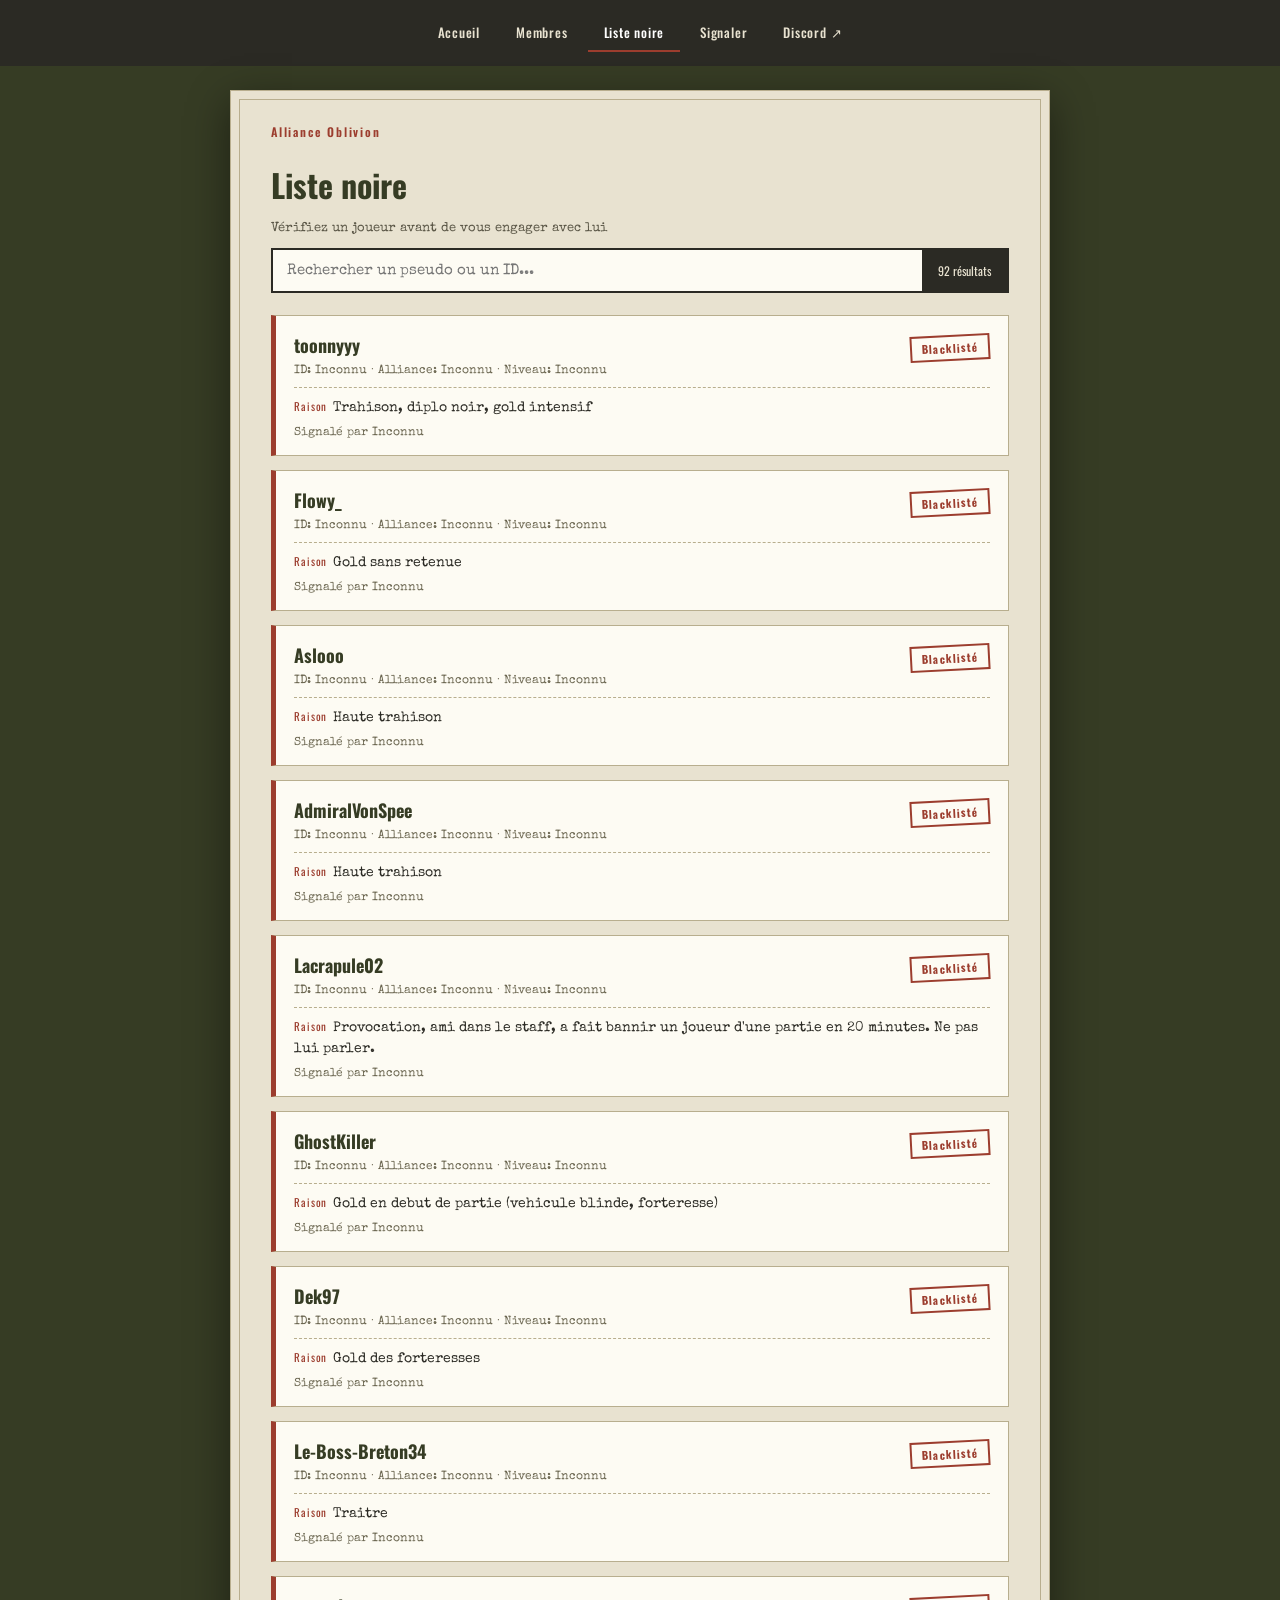
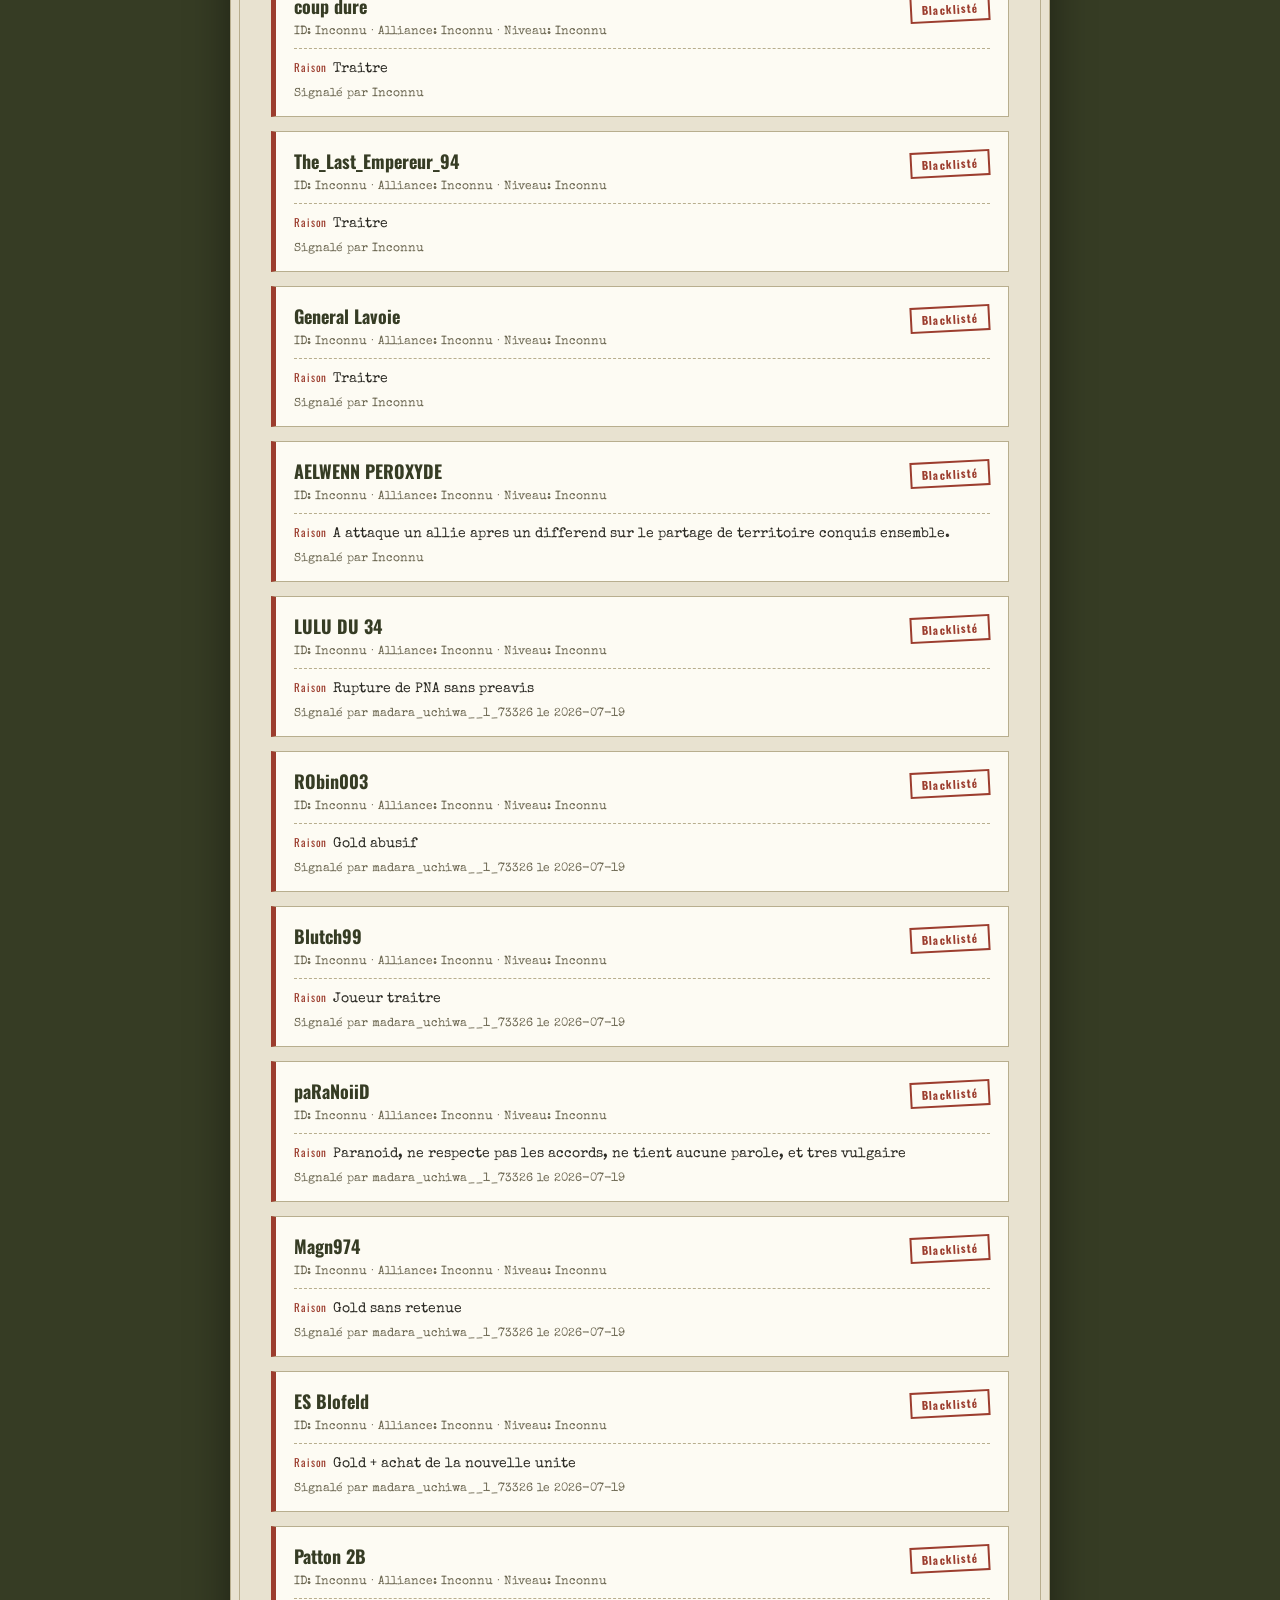
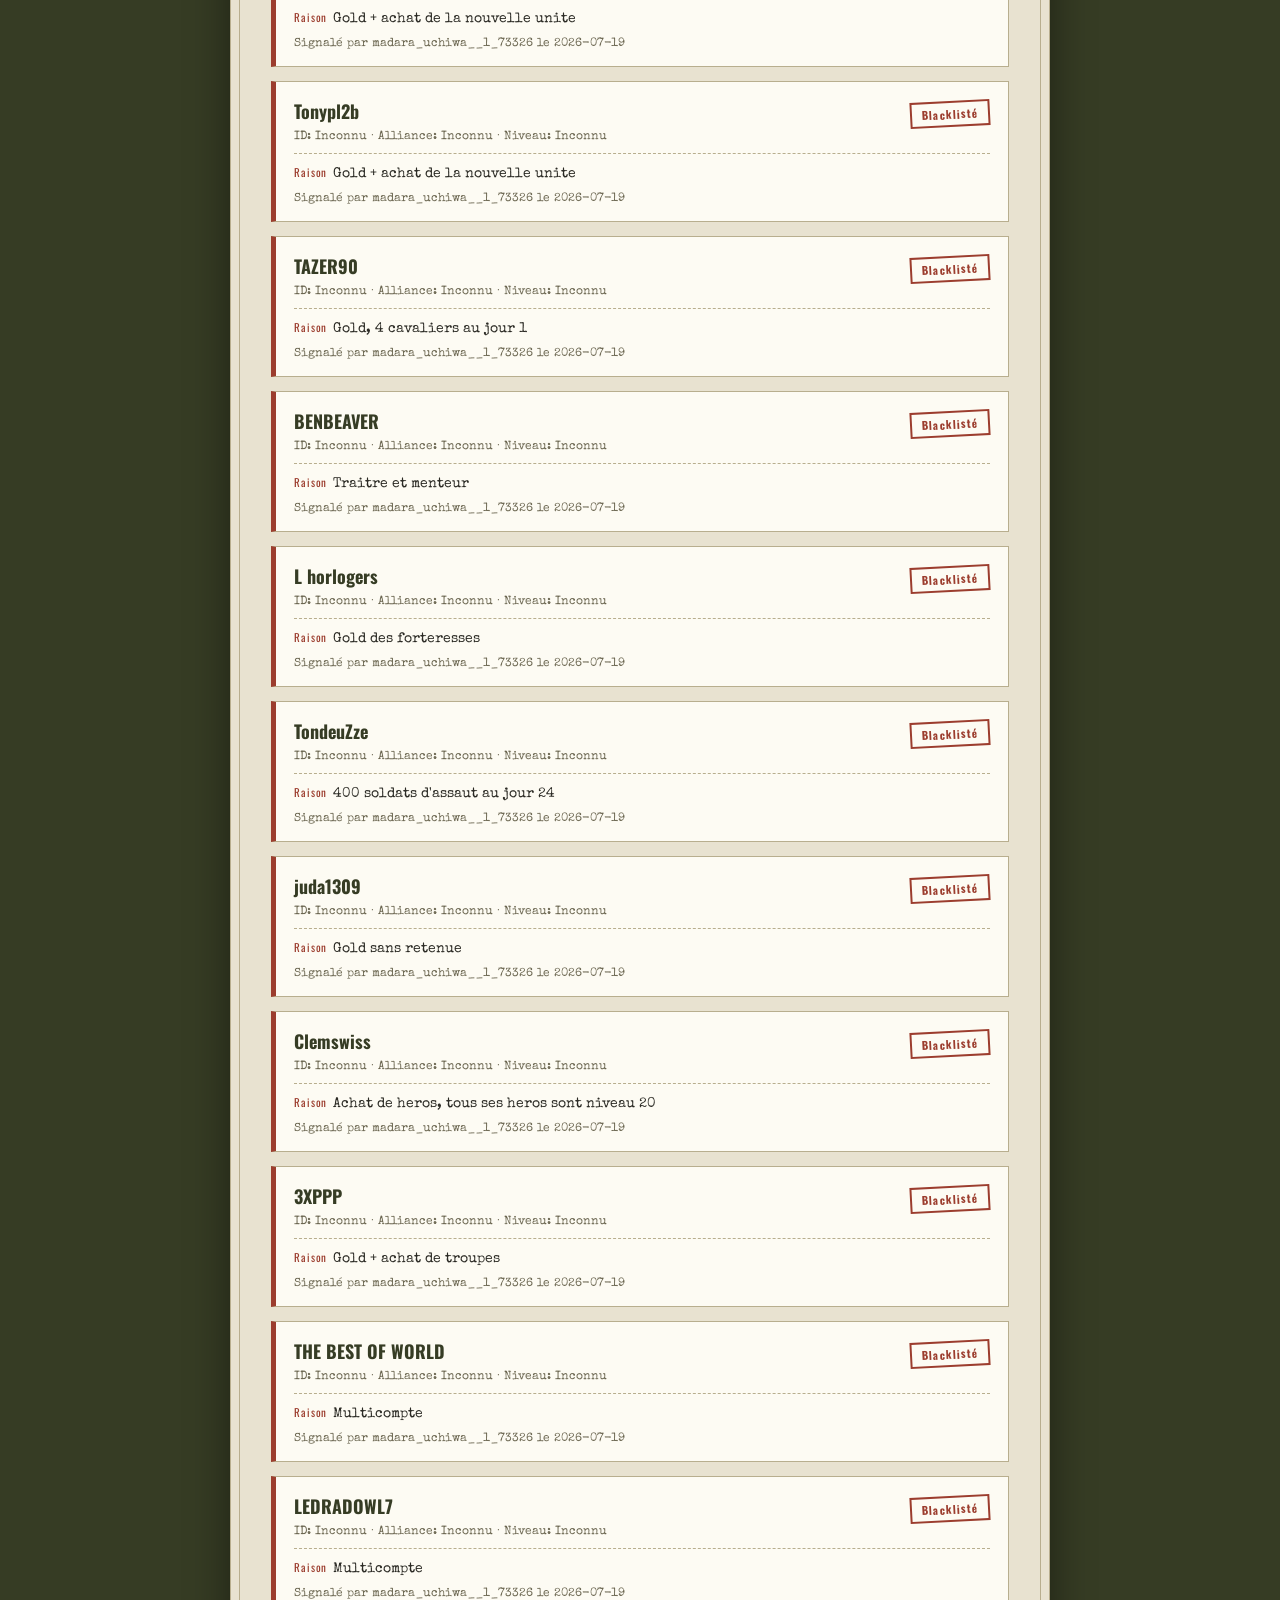
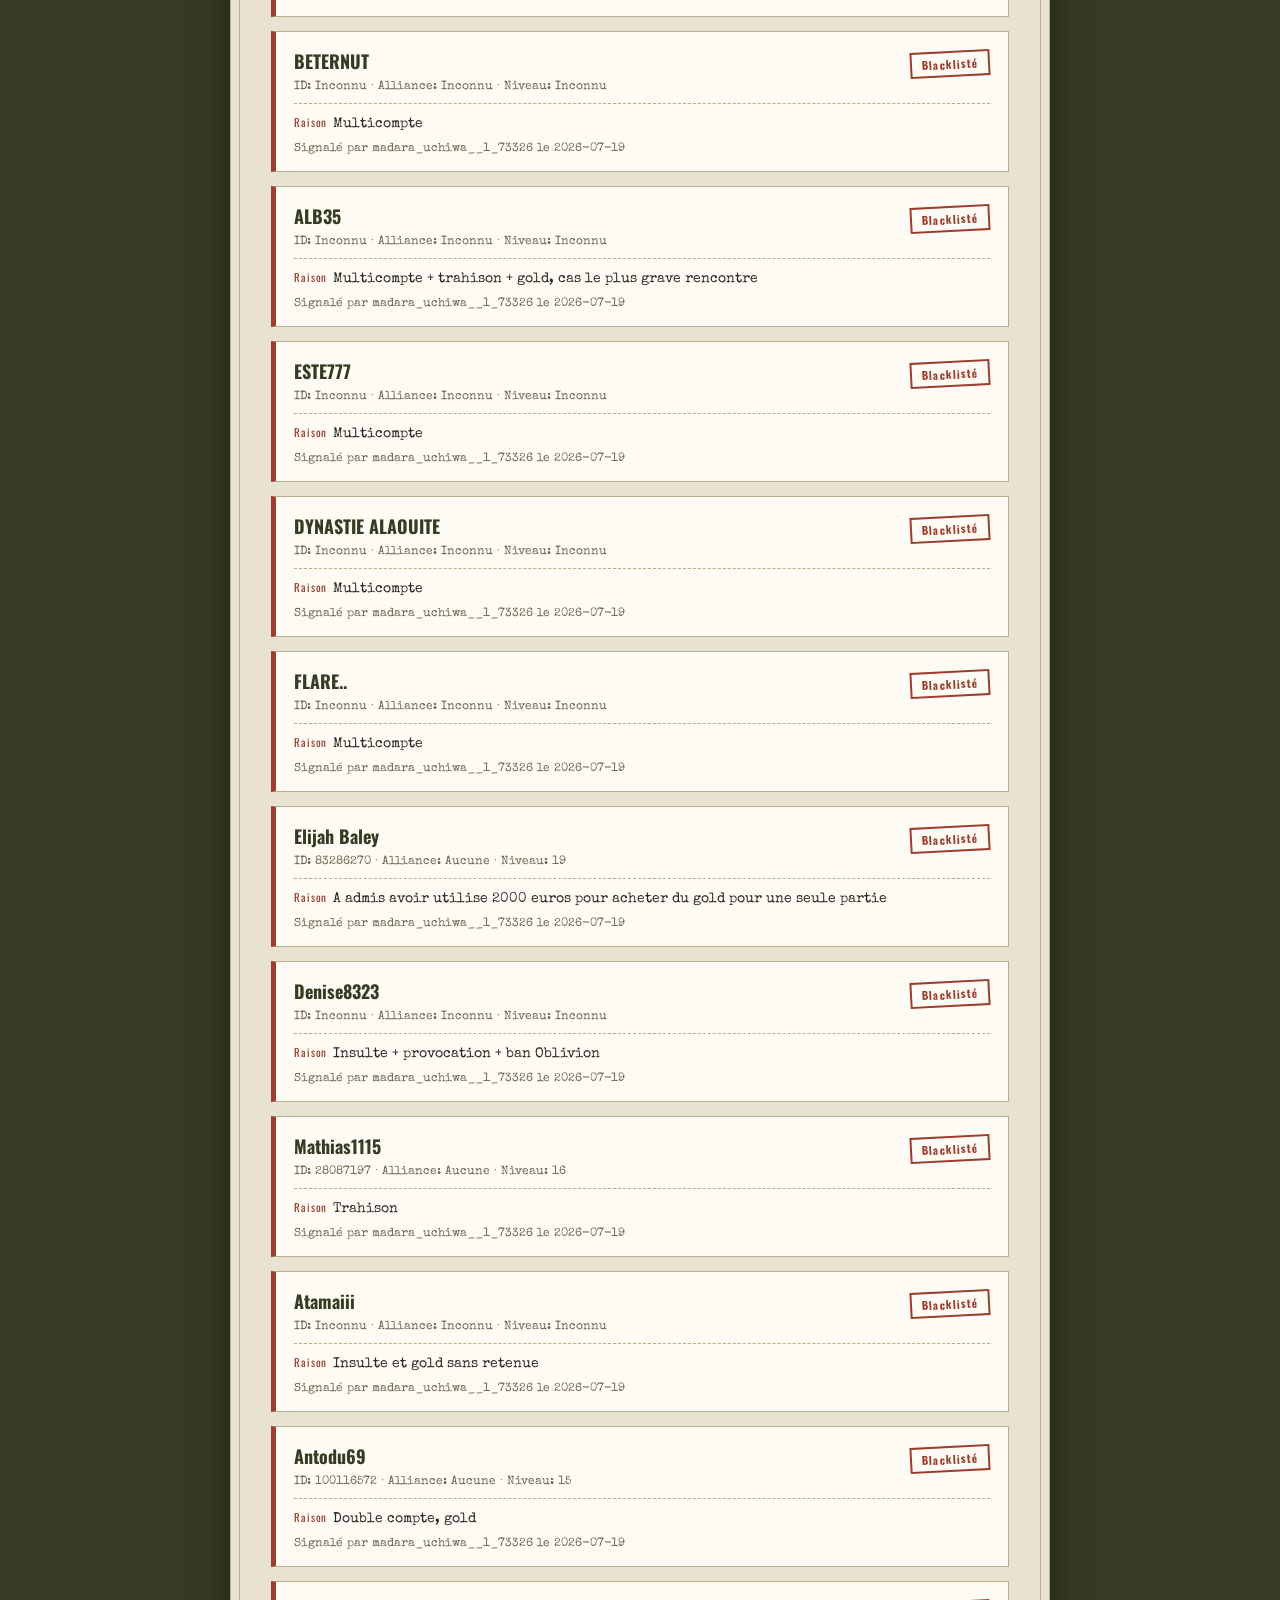
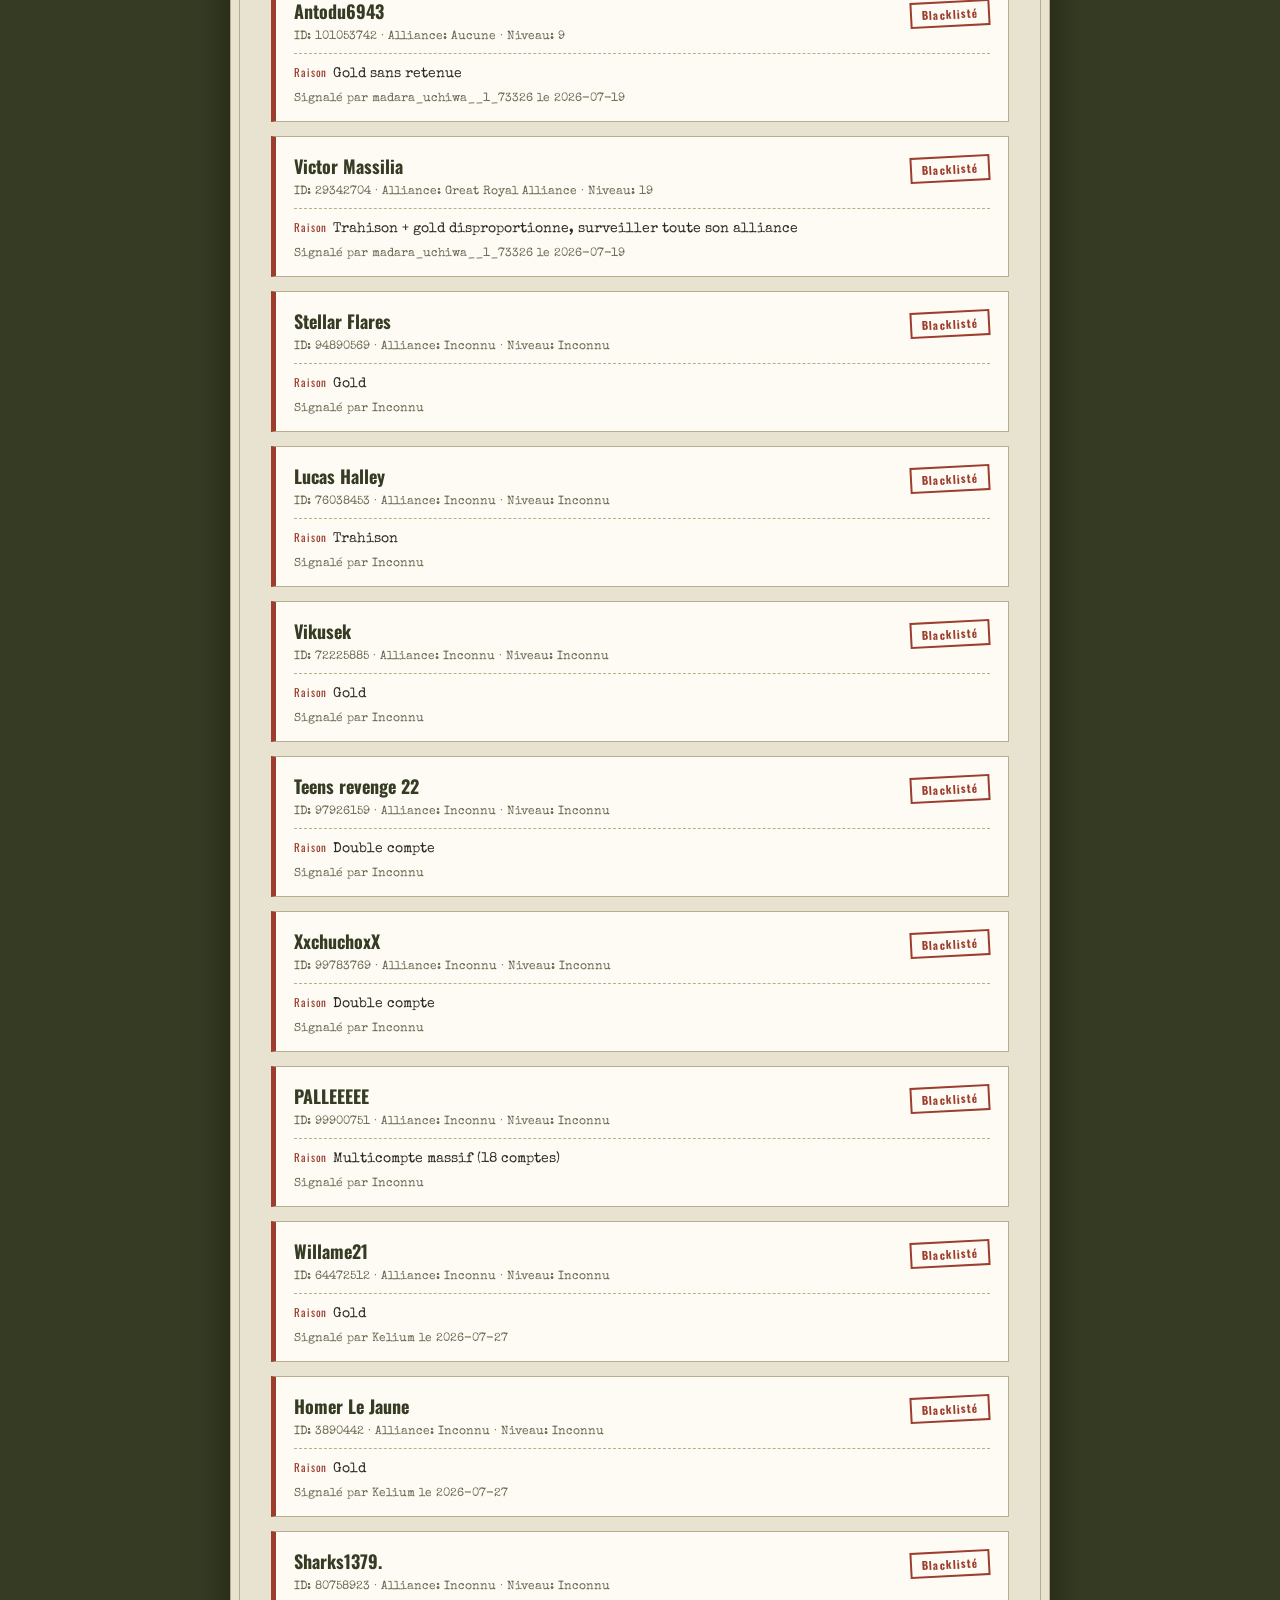
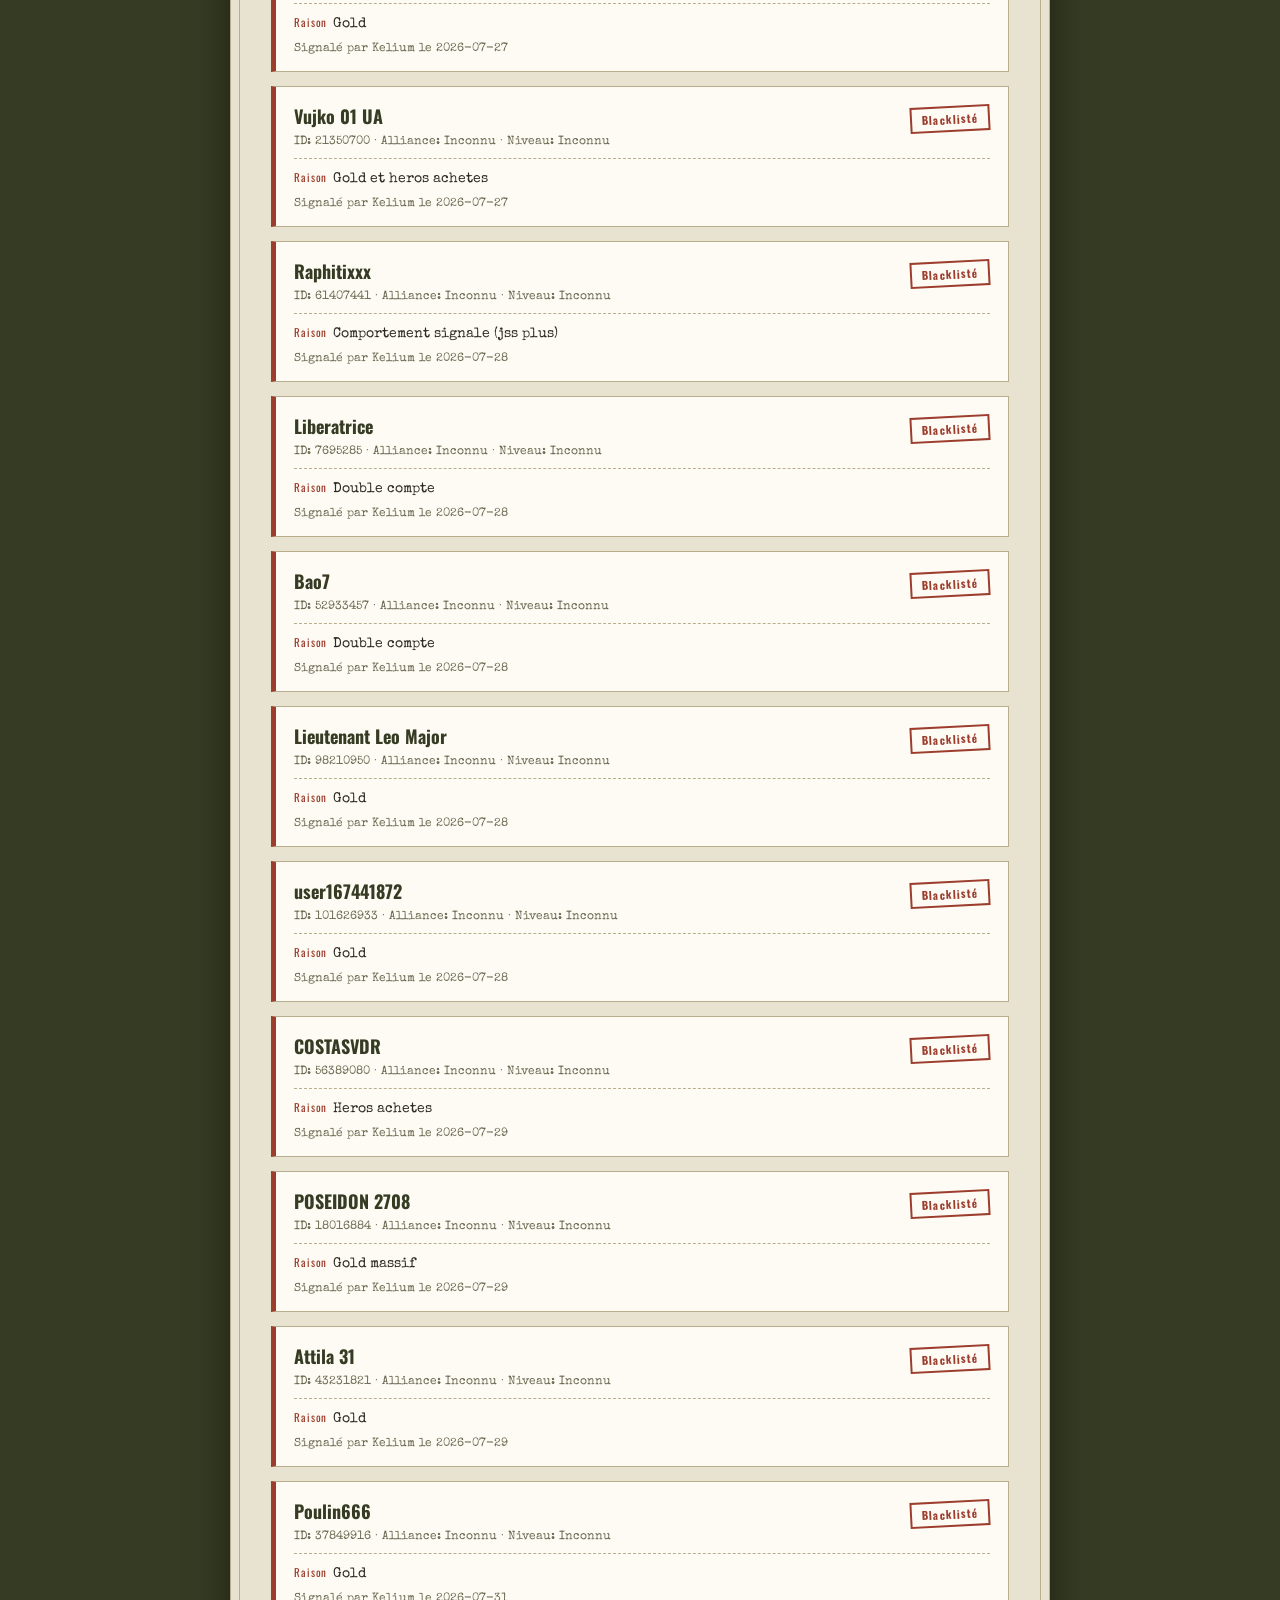
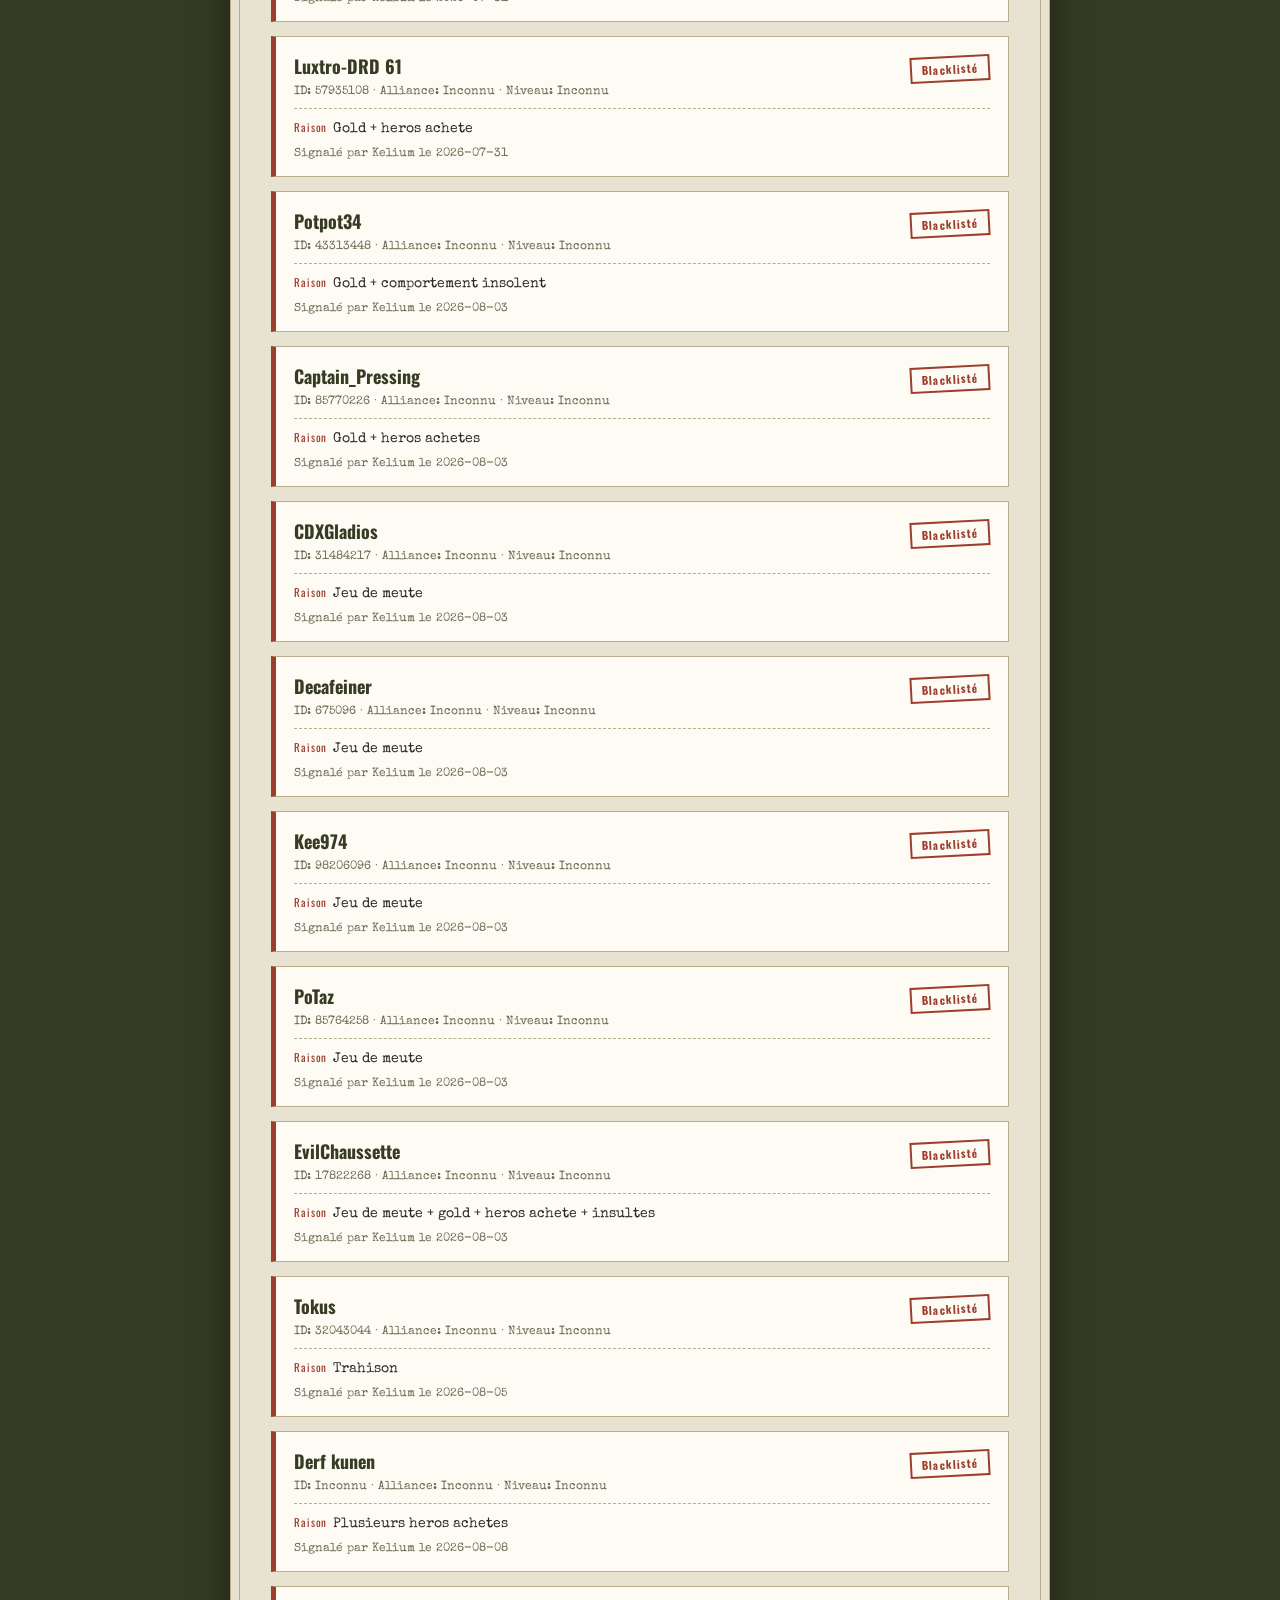
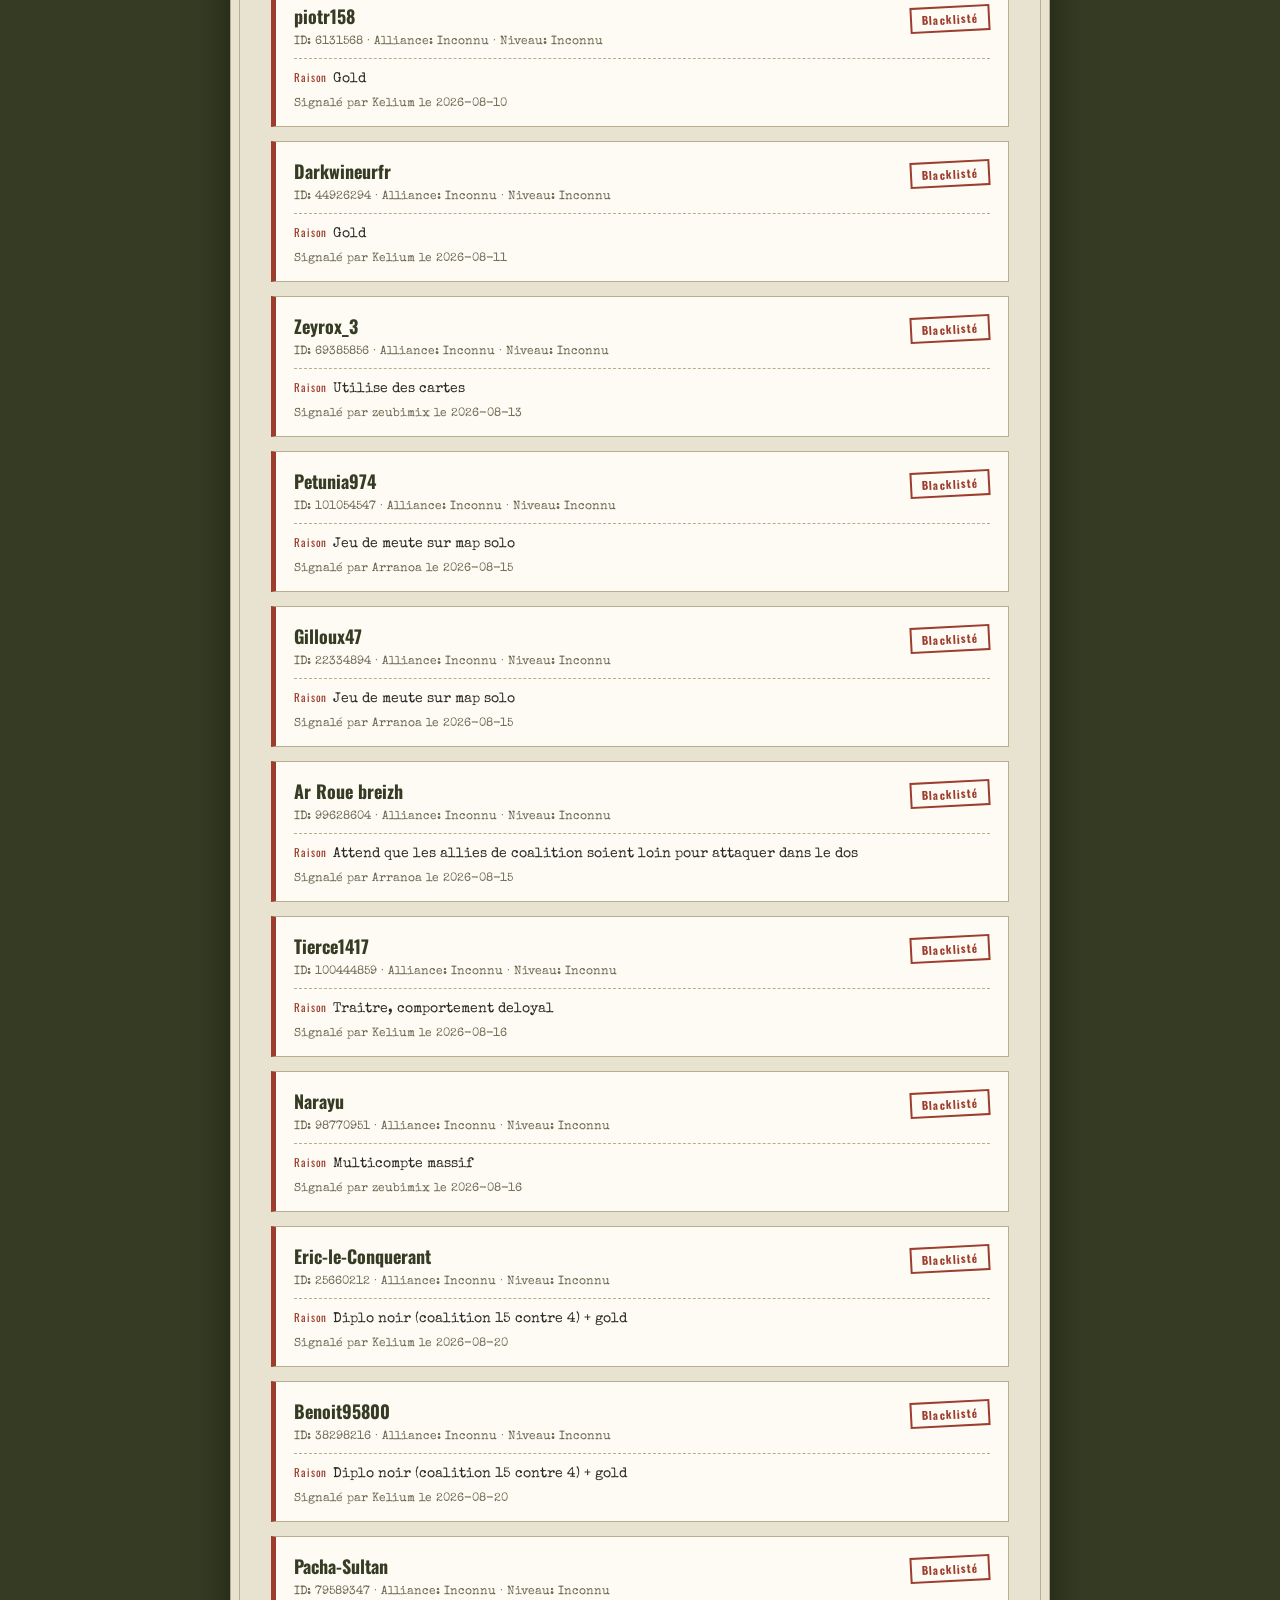
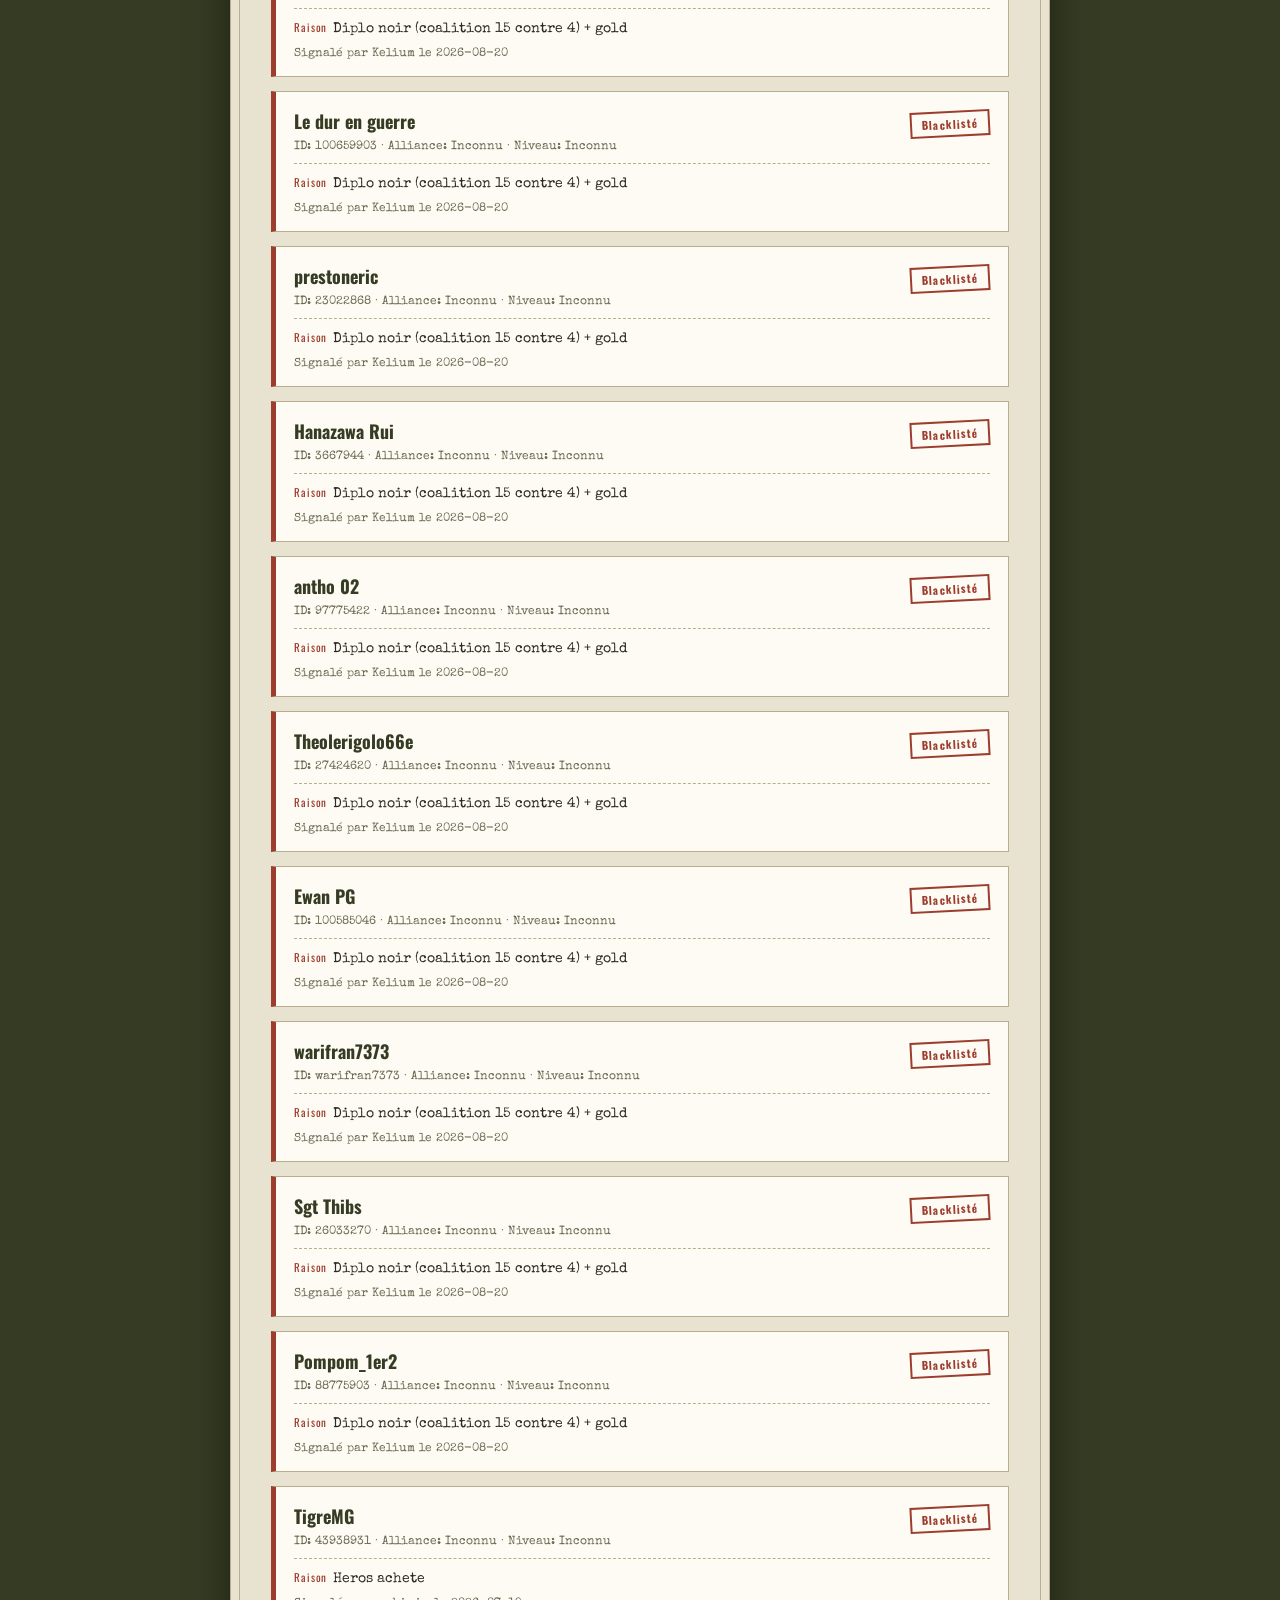
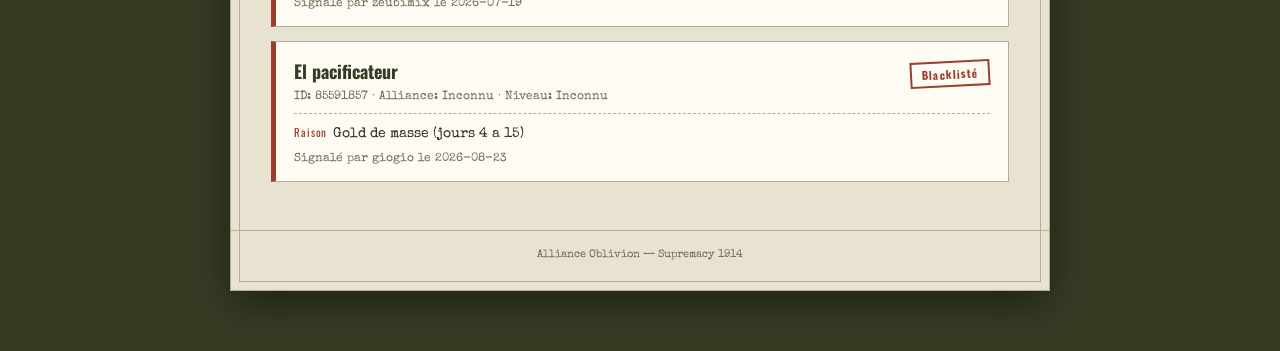
==== commit 5e8b01b8: "Update blacklist.html" ====
--- a/blacklist.html
+++ b/blacklist.html
@@ -13,6 +13,7 @@
   <a href="membres.html">Membres</a>
   <a href="blacklist.html" class="active">Liste noire</a>
   <a href="signaler.html">Signaler</a>
+  <a href="https://discord.gg/QsgfNkR2nr" target="_blank">Discord ↗</a>
 </div>
 
 <div class="sheet">
